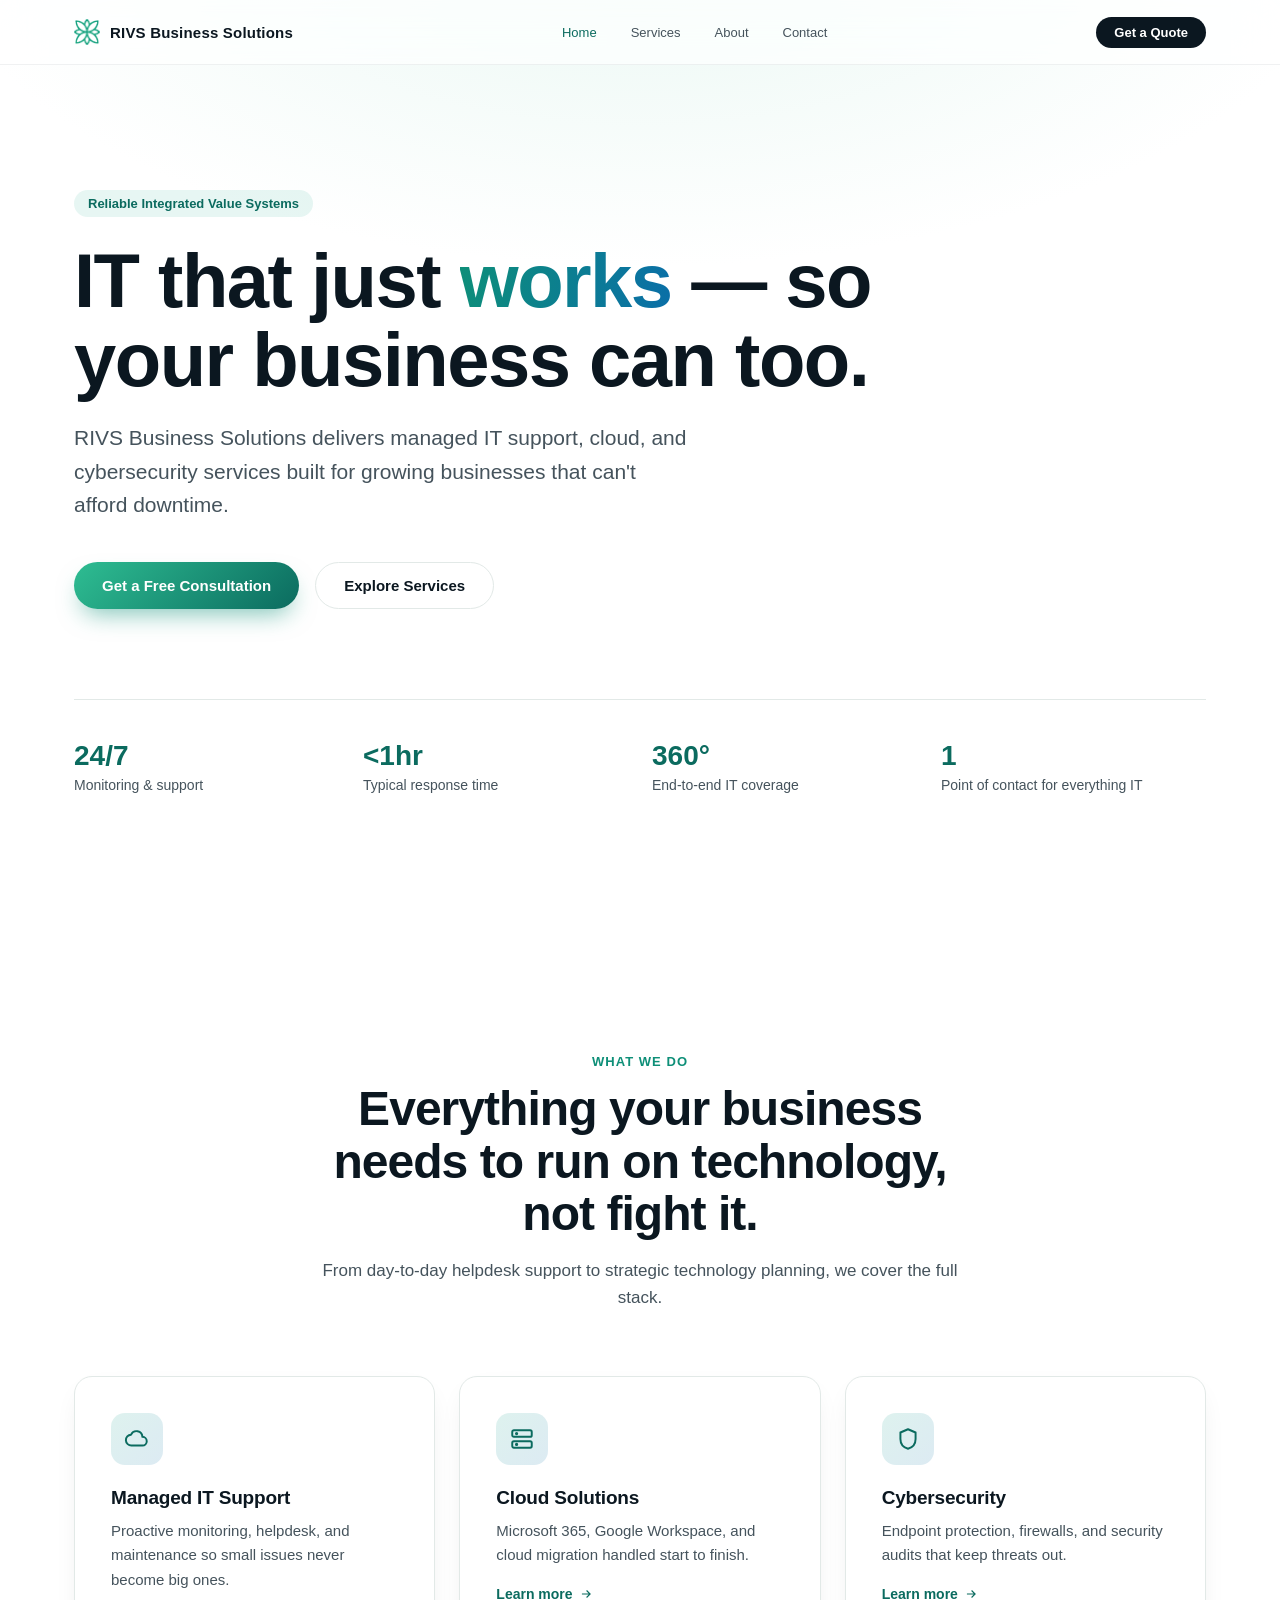
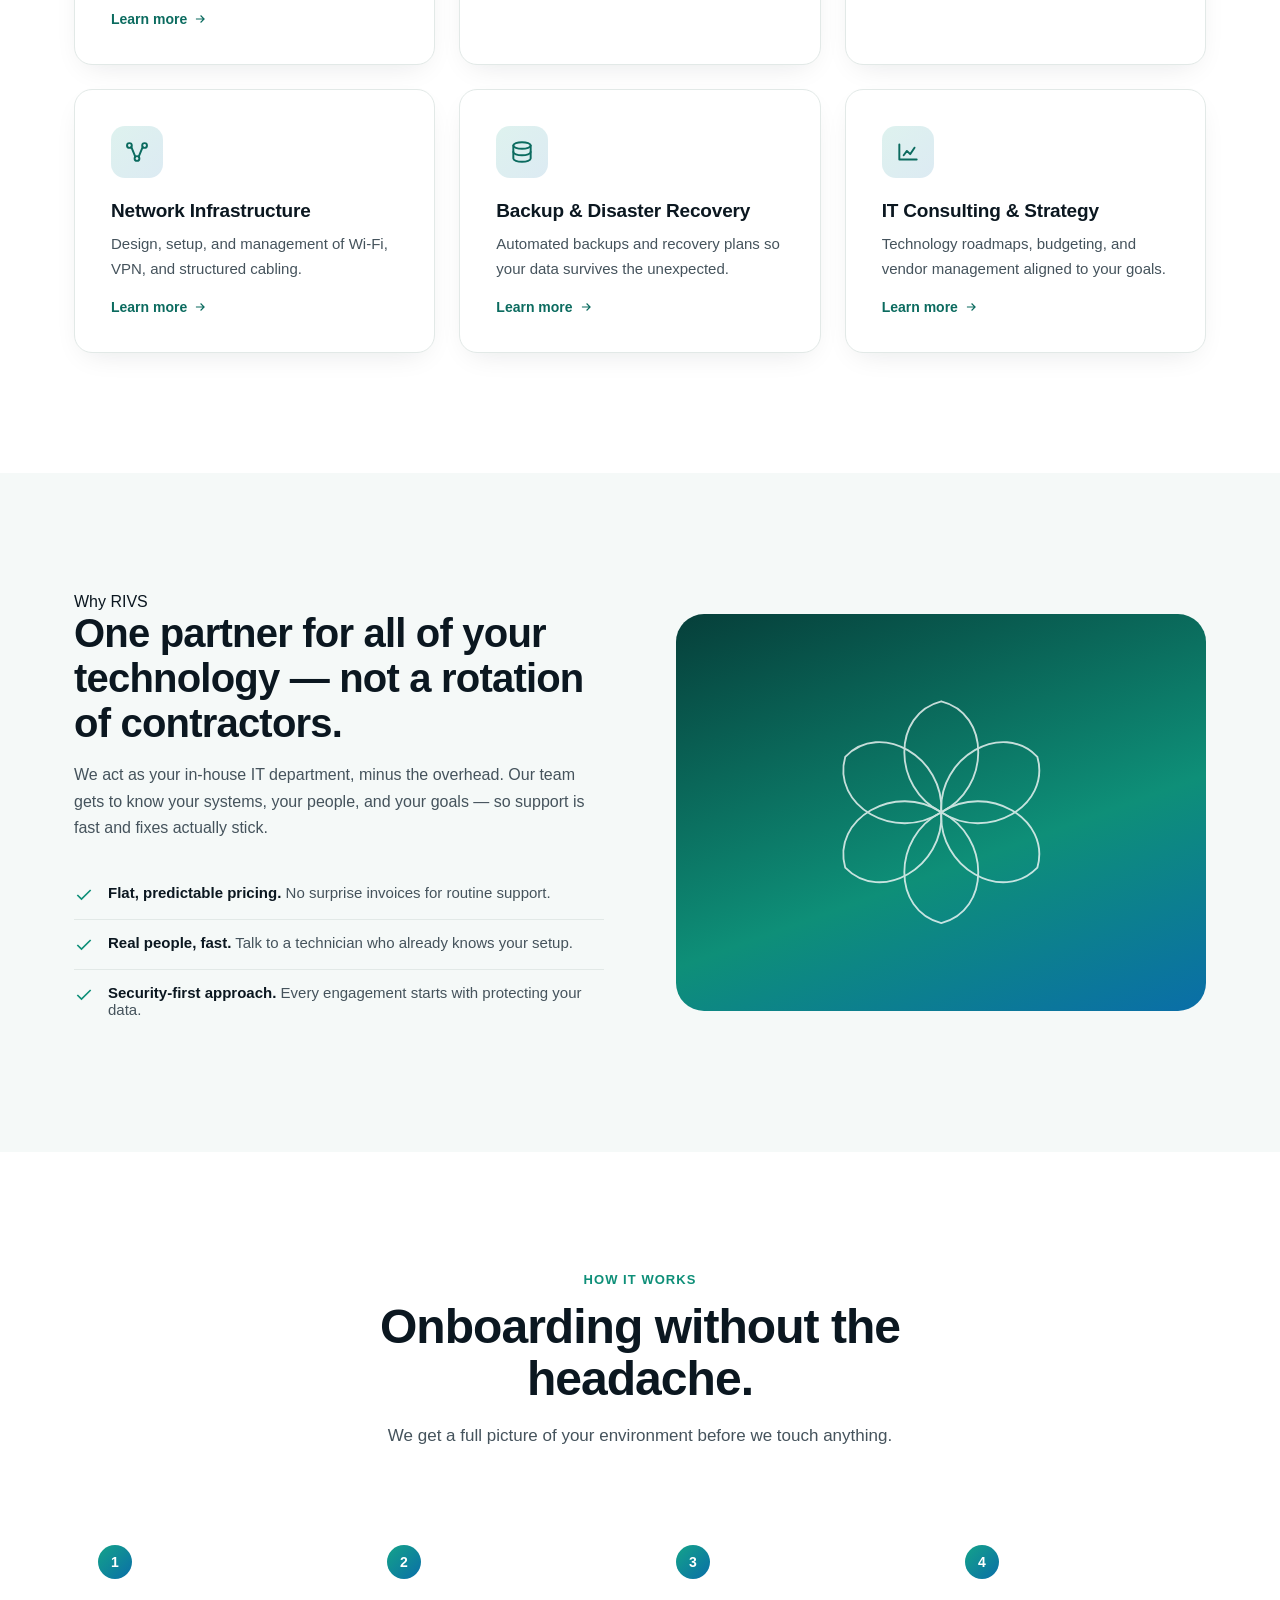
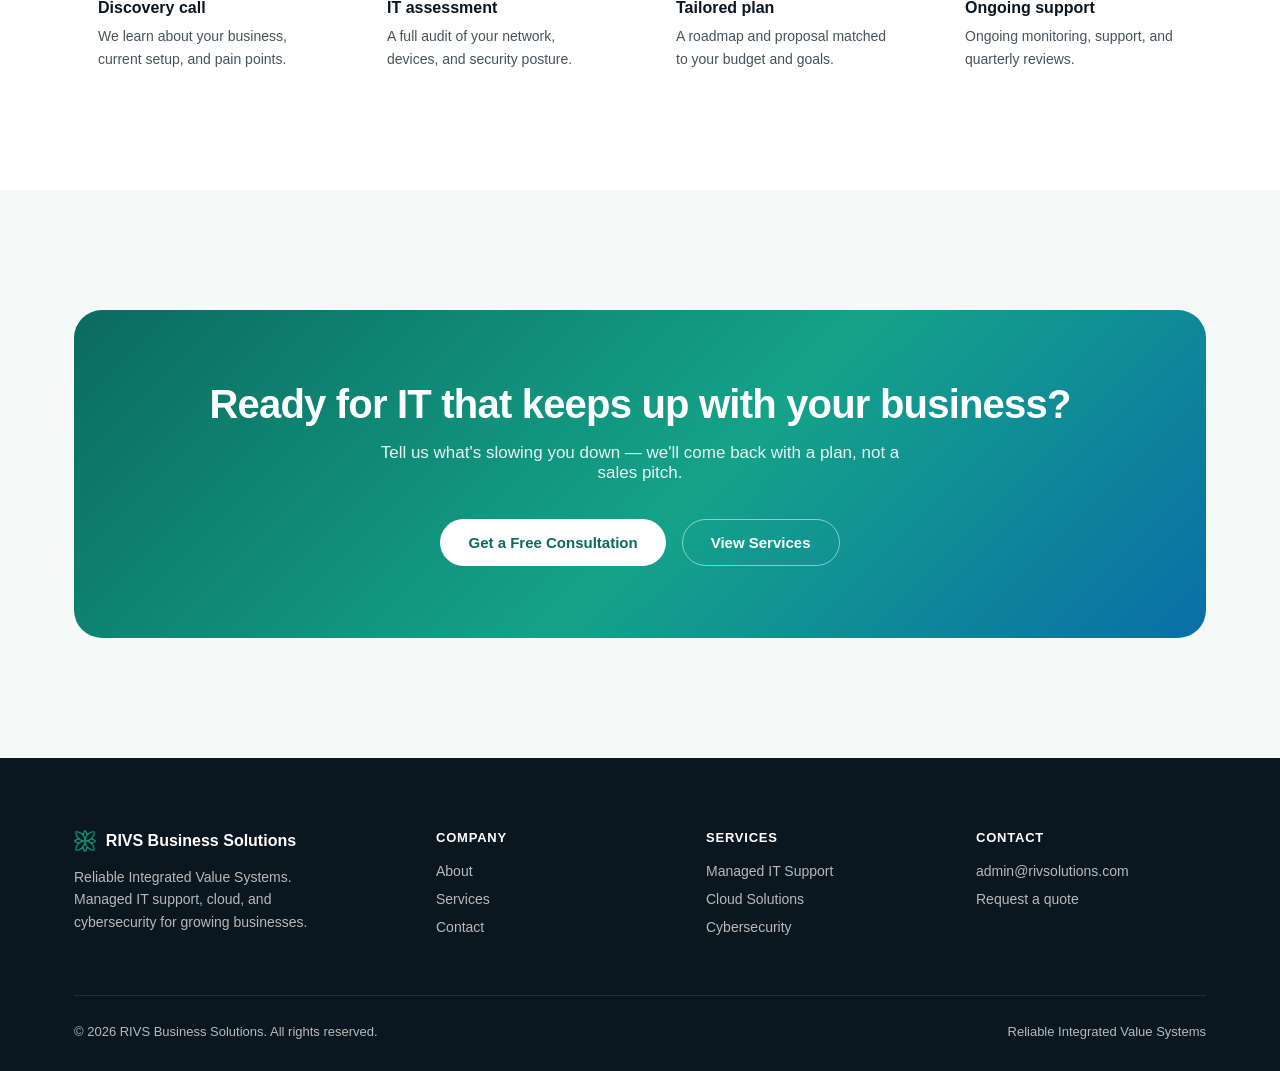
==== index.html @ 1c126c5c "Initial commit" ====
<!DOCTYPE html>
<html lang="en">
<head>
<meta charset="UTF-8">
<meta name="viewport" content="width=device-width, initial-scale=1.0">
<title>RIVS Business Solutions | Managed IT Services &amp; Support</title>
<meta name="description" content="RIVS Business Solutions — Reliable Integrated Value Systems. Managed IT support, cloud, cybersecurity, and network infrastructure for growing businesses.">
<meta property="og:title" content="RIVS Business Solutions">
<meta property="og:description" content="Reliable Integrated Value Systems — managed IT support, cloud, cybersecurity, and network infrastructure for growing businesses.">
<meta property="og:type" content="website">
<meta property="og:image" content="assets/brand-lockup.png">
<link rel="icon" type="image/png" href="assets/logo.png">
<link rel="apple-touch-icon" href="assets/logo.png">
<link rel="stylesheet" href="css/styles.css">
</head>
<body>

<header class="nav">
  <div class="container nav__inner">
    <a href="index.html" class="nav__brand">
      <img src="assets/logo.png" alt="RIVS Business Solutions logo">
      <span>RIVS Business Solutions</span>
    </a>
    <nav class="nav__links">
      <a href="index.html">Home</a>
      <a href="services.html">Services</a>
      <a href="about.html">About</a>
      <a href="contact.html">Contact</a>
    </nav>
    <a href="contact.html" class="nav__cta">Get a Quote</a>
    <button class="nav__toggle" aria-label="Toggle menu">
      <svg viewBox="0 0 24 24" fill="none" stroke="currentColor" stroke-width="2" stroke-linecap="round"><line x1="3" y1="6" x2="21" y2="6"/><line x1="3" y1="12" x2="21" y2="12"/><line x1="3" y1="18" x2="21" y2="18"/></svg>
    </button>
  </div>
  <div class="nav__mobile">
    <a href="index.html">Home</a>
    <a href="services.html">Services</a>
    <a href="about.html">About</a>
    <a href="contact.html">Contact</a>
    <a href="contact.html" class="btn btn--primary">Get a Quote</a>
  </div>
</header>

<main>
  <section class="hero">
    <svg class="hero__petals" viewBox="0 0 200 200" fill="none">
      <g stroke="url(#g1)" stroke-width="1.5" opacity="0.5">
        <g transform="rotate(0 100 100)"><path d="M100,100 C60,80 60,20 100,10 C140,20 140,80 100,100 Z"/></g>
        <g transform="rotate(60 100 100)"><path d="M100,100 C60,80 60,20 100,10 C140,20 140,80 100,100 Z"/></g>
        <g transform="rotate(120 100 100)"><path d="M100,100 C60,80 60,20 100,10 C140,20 140,80 100,100 Z"/></g>
        <g transform="rotate(180 100 100)"><path d="M100,100 C60,80 60,20 100,10 C140,20 140,80 100,100 Z"/></g>
        <g transform="rotate(240 100 100)"><path d="M100,100 C60,80 60,20 100,10 C140,20 140,80 100,100 Z"/></g>
        <g transform="rotate(300 100 100)"><path d="M100,100 C60,80 60,20 100,10 C140,20 140,80 100,100 Z"/></g>
      </g>
      <defs>
        <linearGradient id="g1" x1="0" y1="0" x2="200" y2="200">
          <stop offset="0" stop-color="#2ebd92"/>
          <stop offset="1" stop-color="#0a6ea8"/>
        </linearGradient>
      </defs>
    </svg>
    <svg class="hero__petals-2" viewBox="0 0 200 200" fill="none">
      <g stroke="#14a389" stroke-width="1.5" opacity="0.4">
        <g transform="rotate(0 100 100)"><path d="M100,100 C60,80 60,20 100,10 C140,20 140,80 100,100 Z"/></g>
        <g transform="rotate(60 100 100)"><path d="M100,100 C60,80 60,20 100,10 C140,20 140,80 100,100 Z"/></g>
        <g transform="rotate(120 100 100)"><path d="M100,100 C60,80 60,20 100,10 C140,20 140,80 100,100 Z"/></g>
        <g transform="rotate(180 100 100)"><path d="M100,100 C60,80 60,20 100,10 C140,20 140,80 100,100 Z"/></g>
        <g transform="rotate(240 100 100)"><path d="M100,100 C60,80 60,20 100,10 C140,20 140,80 100,100 Z"/></g>
        <g transform="rotate(300 100 100)"><path d="M100,100 C60,80 60,20 100,10 C140,20 140,80 100,100 Z"/></g>
      </g>
    </svg>

    <div class="container">
      <span class="hero__eyebrow">Reliable Integrated Value Systems</span>
      <h1>IT that just <span>works</span> — so your business can too.</h1>
      <p class="lede">RIVS Business Solutions delivers managed IT support, cloud, and cybersecurity services built for growing businesses that can't afford downtime.</p>
      <div class="hero__actions">
        <a href="contact.html" class="btn btn--primary">Get a Free Consultation</a>
        <a href="services.html" class="btn btn--ghost">Explore Services</a>
      </div>

      <div class="stat-strip">
        <div class="stat"><b>24/7</b><span>Monitoring &amp; support</span></div>
        <div class="stat"><b>&lt;1hr</b><span>Typical response time</span></div>
        <div class="stat"><b>360°</b><span>End-to-end IT coverage</span></div>
        <div class="stat"><b>1</b><span>Point of contact for everything IT</span></div>
      </div>
    </div>
  </section>

  <section class="section" id="services">
    <div class="container">
      <div class="section-head reveal">
        <span class="kicker">What we do</span>
        <h2>Everything your business needs to run on technology, not fight it.</h2>
        <p>From day-to-day helpdesk support to strategic technology planning, we cover the full stack.</p>
      </div>

      <div class="grid grid--3">
        <div class="card reveal">
          <div class="card__icon">
            <svg viewBox="0 0 24 24" fill="none" stroke="currentColor" stroke-width="1.8" stroke-linecap="round" stroke-linejoin="round"><path d="M7 18h10a4 4 0 000-8 5.5 5.5 0 00-10.5-2A4.5 4.5 0 007 18z"/></svg>
          </div>
          <h3>Managed IT Support</h3>
          <p>Proactive monitoring, helpdesk, and maintenance so small issues never become big ones.</p>
          <a href="services.html" class="card__link">Learn more <svg viewBox="0 0 24 24" fill="none" stroke="currentColor" stroke-width="2"><path d="M5 12h14M13 6l6 6-6 6"/></svg></a>
        </div>

        <div class="card reveal">
          <div class="card__icon">
            <svg viewBox="0 0 24 24" fill="none" stroke="currentColor" stroke-width="1.8" stroke-linecap="round" stroke-linejoin="round"><rect x="3" y="4" width="18" height="6" rx="1.5"/><rect x="3" y="14" width="18" height="6" rx="1.5"/><circle cx="7" cy="7" r="0.6" fill="currentColor"/><circle cx="7" cy="17" r="0.6" fill="currentColor"/></svg>
          </div>
          <h3>Cloud Solutions</h3>
          <p>Microsoft 365, Google Workspace, and cloud migration handled start to finish.</p>
          <a href="services.html" class="card__link">Learn more <svg viewBox="0 0 24 24" fill="none" stroke="currentColor" stroke-width="2"><path d="M5 12h14M13 6l6 6-6 6"/></svg></a>
        </div>

        <div class="card reveal">
          <div class="card__icon">
            <svg viewBox="0 0 24 24" fill="none" stroke="currentColor" stroke-width="1.8" stroke-linecap="round" stroke-linejoin="round"><path d="M12 3l7 3v6c0 5-3.5 8-7 9-3.5-1-7-4-7-9V6l7-3z"/></svg>
          </div>
          <h3>Cybersecurity</h3>
          <p>Endpoint protection, firewalls, and security audits that keep threats out.</p>
          <a href="services.html" class="card__link">Learn more <svg viewBox="0 0 24 24" fill="none" stroke="currentColor" stroke-width="2"><path d="M5 12h14M13 6l6 6-6 6"/></svg></a>
        </div>

        <div class="card reveal">
          <div class="card__icon">
            <svg viewBox="0 0 24 24" fill="none" stroke="currentColor" stroke-width="1.8" stroke-linecap="round" stroke-linejoin="round"><circle cx="5" cy="6" r="2.2"/><circle cx="19" cy="6" r="2.2"/><circle cx="12" cy="18" r="2.2"/><path d="M6.8 7.6L10.5 16.5M17.2 7.6L13.5 16.5"/></svg>
          </div>
          <h3>Network Infrastructure</h3>
          <p>Design, setup, and management of Wi-Fi, VPN, and structured cabling.</p>
          <a href="services.html" class="card__link">Learn more <svg viewBox="0 0 24 24" fill="none" stroke="currentColor" stroke-width="2"><path d="M5 12h14M13 6l6 6-6 6"/></svg></a>
        </div>

        <div class="card reveal">
          <div class="card__icon">
            <svg viewBox="0 0 24 24" fill="none" stroke="currentColor" stroke-width="1.8" stroke-linecap="round" stroke-linejoin="round"><ellipse cx="12" cy="6" rx="8" ry="3"/><path d="M4 6v6c0 1.7 3.6 3 8 3s8-1.3 8-3V6"/><path d="M4 12v6c0 1.7 3.6 3 8 3s8-1.3 8-3v-6"/></svg>
          </div>
          <h3>Backup &amp; Disaster Recovery</h3>
          <p>Automated backups and recovery plans so your data survives the unexpected.</p>
          <a href="services.html" class="card__link">Learn more <svg viewBox="0 0 24 24" fill="none" stroke="currentColor" stroke-width="2"><path d="M5 12h14M13 6l6 6-6 6"/></svg></a>
        </div>

        <div class="card reveal">
          <div class="card__icon">
            <svg viewBox="0 0 24 24" fill="none" stroke="currentColor" stroke-width="1.8" stroke-linecap="round" stroke-linejoin="round"><path d="M4 19V5M4 19h16M8 15l3-4 3 3 4-6"/></svg>
          </div>
          <h3>IT Consulting &amp; Strategy</h3>
          <p>Technology roadmaps, budgeting, and vendor management aligned to your goals.</p>
          <a href="services.html" class="card__link">Learn more <svg viewBox="0 0 24 24" fill="none" stroke="currentColor" stroke-width="2"><path d="M5 12h14M13 6l6 6-6 6"/></svg></a>
        </div>
      </div>
    </div>
  </section>

  <section class="section section--tint">
    <div class="container">
      <div class="split">
        <div class="reveal">
          <span class="kicker">Why RIVS</span>
          <h2 style="font-size:clamp(28px,3.6vw,40px);letter-spacing:-0.02em;margin:0 0 16px;">One partner for all of your technology — not a rotation of contractors.</h2>
          <p style="font-size:16px;color:var(--ink-soft);line-height:1.65;">We act as your in-house IT department, minus the overhead. Our team gets to know your systems, your people, and your goals — so support is fast and fixes actually stick.</p>
          <ul class="feature-list">
            <li><svg viewBox="0 0 24 24" fill="none" stroke="currentColor" stroke-width="2"><path d="M20 6L9 17l-5-5"/></svg><span><strong>Flat, predictable pricing.</strong> No surprise invoices for routine support.</span></li>
            <li><svg viewBox="0 0 24 24" fill="none" stroke="currentColor" stroke-width="2"><path d="M20 6L9 17l-5-5"/></svg><span><strong>Real people, fast.</strong> Talk to a technician who already knows your setup.</span></li>
            <li><svg viewBox="0 0 24 24" fill="none" stroke="currentColor" stroke-width="2"><path d="M20 6L9 17l-5-5"/></svg><span><strong>Security-first approach.</strong> Every engagement starts with protecting your data.</span></li>
          </ul>
        </div>
        <div class="split__visual reveal">
          <svg viewBox="0 0 200 200" fill="none">
            <g stroke="#ffffff" stroke-width="1.5" opacity="0.85">
              <g transform="rotate(0 100 100)"><path d="M100,100 C60,80 60,20 100,10 C140,20 140,80 100,100 Z"/></g>
              <g transform="rotate(60 100 100)"><path d="M100,100 C60,80 60,20 100,10 C140,20 140,80 100,100 Z"/></g>
              <g transform="rotate(120 100 100)"><path d="M100,100 C60,80 60,20 100,10 C140,20 140,80 100,100 Z"/></g>
              <g transform="rotate(180 100 100)"><path d="M100,100 C60,80 60,20 100,10 C140,20 140,80 100,100 Z"/></g>
              <g transform="rotate(240 100 100)"><path d="M100,100 C60,80 60,20 100,10 C140,20 140,80 100,100 Z"/></g>
              <g transform="rotate(300 100 100)"><path d="M100,100 C60,80 60,20 100,10 C140,20 140,80 100,100 Z"/></g>
            </g>
          </svg>
        </div>
      </div>
    </div>
  </section>

  <section class="section">
    <div class="container">
      <div class="section-head reveal">
        <span class="kicker">How it works</span>
        <h2>Onboarding without the headache.</h2>
        <p>We get a full picture of your environment before we touch anything.</p>
      </div>
      <div class="process">
        <div class="process__step reveal">
          <div class="process__num">1</div>
          <h4>Discovery call</h4>
          <p>We learn about your business, current setup, and pain points.</p>
        </div>
        <div class="process__step reveal">
          <div class="process__num">2</div>
          <h4>IT assessment</h4>
          <p>A full audit of your network, devices, and security posture.</p>
        </div>
        <div class="process__step reveal">
          <div class="process__num">3</div>
          <h4>Tailored plan</h4>
          <p>A roadmap and proposal matched to your budget and goals.</p>
        </div>
        <div class="process__step reveal">
          <div class="process__num">4</div>
          <h4>Ongoing support</h4>
          <p>Ongoing monitoring, support, and quarterly reviews.</p>
        </div>
      </div>
    </div>
  </section>

  <section class="section section--tint">
    <div class="container">
      <div class="cta-banner reveal">
        <h2>Ready for IT that keeps up with your business?</h2>
        <p>Tell us what's slowing you down — we'll come back with a plan, not a sales pitch.</p>
        <div class="cta-banner__actions">
          <a href="contact.html" class="btn btn--light">Get a Free Consultation</a>
          <a href="services.html" class="btn btn--ghost" style="border-color:rgba(255,255,255,0.5);color:#fff;">View Services</a>
        </div>
      </div>
    </div>
  </section>
</main>

<footer class="footer">
  <div class="container">
    <div class="footer__top">
      <div>
        <div class="footer__brand"><img src="assets/logo.png" alt="RIVS logo"><span>RIVS Business Solutions</span></div>
        <p class="tagline">Reliable Integrated Value Systems. Managed IT support, cloud, and cybersecurity for growing businesses.</p>
      </div>
      <div>
        <h5>Company</h5>
        <ul>
          <li><a href="about.html">About</a></li>
          <li><a href="services.html">Services</a></li>
          <li><a href="contact.html">Contact</a></li>
        </ul>
      </div>
      <div>
        <h5>Services</h5>
        <ul>
          <li><a href="services.html">Managed IT Support</a></li>
          <li><a href="services.html">Cloud Solutions</a></li>
          <li><a href="services.html">Cybersecurity</a></li>
        </ul>
      </div>
      <div>
        <h5>Contact</h5>
        <ul>
          <li><a href="mailto:admin@rivsolutions.com">admin@rivsolutions.com</a></li>
          <li><a href="contact.html">Request a quote</a></li>
        </ul>
      </div>
    </div>
    <div class="footer__bottom">
      <span>&copy; 2026 RIVS Business Solutions. All rights reserved.</span>
      <span>Reliable Integrated Value Systems</span>
    </div>
  </div>
</footer>

<script src="js/script.js"></script>
</body>
</html>
---- css/styles.css ----
/* RIVS Business Solutions — shared stylesheet */

:root {
  --teal-900: #063f3a;
  --teal-700: #0b6b5f;
  --teal-600: #0e8f78;
  --teal-500: #14a389;
  --teal-400: #2ebd92;
  --blue-600: #0a6ea8;
  --ink: #0b1720;
  --ink-soft: #45535c;
  --mist: #f5f9f8;
  --mist-2: #eef4f3;
  --line: #e2e9e7;
  --white: #ffffff;
  --radius-lg: 28px;
  --radius-md: 18px;
  --radius-sm: 12px;
  --shadow-soft: 0 20px 60px -20px rgba(6, 63, 58, 0.25);
  --shadow-card: 0 10px 30px -12px rgba(11, 23, 32, 0.12);
  --ease: cubic-bezier(0.22, 1, 0.36, 1);
}

* { box-sizing: border-box; }
html { scroll-behavior: smooth; }

body {
  margin: 0;
  font-family: -apple-system, BlinkMacSystemFont, "SF Pro Display", "Segoe UI", Inter, Roboto, Helvetica, Arial, sans-serif;
  color: var(--ink);
  background: var(--white);
  -webkit-font-smoothing: antialiased;
  text-rendering: optimizeLegibility;
  overflow-x: hidden;
}

img { max-width: 100%; display: block; }
a { color: inherit; text-decoration: none; }
ul { margin: 0; padding: 0; list-style: none; }
button { font: inherit; }

.container {
  width: 100%;
  max-width: 1180px;
  margin: 0 auto;
  padding: 0 24px;
}

/* ---------- Nav ---------- */
.nav {
  position: fixed;
  top: 0; left: 0; right: 0;
  z-index: 100;
  backdrop-filter: saturate(180%) blur(20px);
  -webkit-backdrop-filter: saturate(180%) blur(20px);
  background: rgba(255, 255, 255, 0.72);
  border-bottom: 1px solid rgba(11, 23, 32, 0.06);
  transition: background 0.3s var(--ease);
}

.nav__inner {
  display: flex;
  align-items: center;
  justify-content: space-between;
  height: 64px;
}

.nav__brand {
  display: flex;
  align-items: center;
  gap: 10px;
  font-weight: 600;
  font-size: 15px;
  letter-spacing: 0.2px;
}

.nav__brand img { height: 26px; width: 26px; }

.nav__links {
  display: flex;
  align-items: center;
  gap: 34px;
}

.nav__links a {
  font-size: 13px;
  color: var(--ink-soft);
  font-weight: 500;
  transition: color 0.2s var(--ease);
}

.nav__links a:hover, .nav__links a.is-active { color: var(--teal-700); }

.nav__cta {
  padding: 8px 18px;
  border-radius: 999px;
  background: var(--ink);
  color: var(--white);
  font-size: 13px;
  font-weight: 600;
  transition: transform 0.2s var(--ease), background 0.2s var(--ease);
}
.nav__cta:hover { background: var(--teal-700); transform: translateY(-1px); }

.nav__toggle {
  display: none;
  width: 36px; height: 36px;
  border: none;
  background: transparent;
  cursor: pointer;
  align-items: center;
  justify-content: center;
}
.nav__toggle svg { width: 22px; height: 22px; }

.nav__mobile {
  display: none;
  position: fixed;
  top: 64px; left: 0; right: 0;
  background: var(--white);
  border-bottom: 1px solid var(--line);
  padding: 20px 24px 28px;
  flex-direction: column;
  gap: 4px;
  z-index: 99;
}
.nav__mobile.is-open { display: flex; }
.nav__mobile a {
  padding: 14px 4px;
  font-size: 16px;
  font-weight: 500;
  border-bottom: 1px solid var(--mist-2);
  color: var(--ink);
}
.nav__mobile .btn { margin-top: 14px; }

/* ---------- Buttons ---------- */
.btn {
  display: inline-flex;
  align-items: center;
  justify-content: center;
  gap: 8px;
  padding: 14px 28px;
  border-radius: 999px;
  font-size: 15px;
  font-weight: 600;
  border: none;
  cursor: pointer;
  transition: transform 0.25s var(--ease), box-shadow 0.25s var(--ease), background 0.25s var(--ease);
}

.btn--primary {
  background: linear-gradient(135deg, var(--teal-400), var(--teal-700));
  color: var(--white);
  box-shadow: 0 12px 24px -8px rgba(14, 143, 120, 0.55);
}
.btn--primary:hover { transform: translateY(-2px); box-shadow: 0 16px 32px -8px rgba(14, 143, 120, 0.65); }

.btn--ghost {
  background: transparent;
  color: var(--ink);
  border: 1.5px solid var(--line);
}
.btn--ghost:hover { border-color: var(--teal-500); color: var(--teal-700); }

.btn--light {
  background: var(--white);
  color: var(--teal-700);
}
.btn--light:hover { transform: translateY(-2px); }

/* ---------- Hero ---------- */
.hero {
  position: relative;
  padding: 190px 0 140px;
  overflow: hidden;
  background: radial-gradient(1200px 600px at 50% -10%, #e8f7f2 0%, var(--white) 60%);
}

.hero__eyebrow {
  display: inline-flex;
  align-items: center;
  gap: 8px;
  font-size: 13px;
  font-weight: 600;
  color: var(--teal-700);
  background: rgba(20, 163, 137, 0.1);
  padding: 6px 14px;
  border-radius: 999px;
  margin-bottom: 24px;
}

.hero h1 {
  font-size: clamp(40px, 6vw, 76px);
  line-height: 1.04;
  letter-spacing: -0.02em;
  font-weight: 700;
  margin: 0 0 22px;
  max-width: 880px;
}

.hero h1 span {
  background: linear-gradient(100deg, var(--teal-600), var(--blue-600));
  -webkit-background-clip: text;
  background-clip: text;
  color: transparent;
}

.hero p.lede {
  font-size: clamp(17px, 2vw, 21px);
  color: var(--ink-soft);
  max-width: 620px;
  line-height: 1.6;
  margin: 0 0 40px;
}

.hero__actions { display: flex; gap: 16px; flex-wrap: wrap; margin-bottom: 90px; }

.hero__petals {
  position: absolute;
  top: -120px;
  right: -160px;
  width: 640px;
  height: 640px;
  opacity: 0.9;
  z-index: -1;
}

.hero__petals-2 {
  position: absolute;
  bottom: -200px;
  left: -180px;
  width: 480px;
  height: 480px;
  opacity: 0.5;
  z-index: -1;
}

/* ---------- Stat strip ---------- */
.stat-strip {
  display: grid;
  grid-template-columns: repeat(4, 1fr);
  gap: 24px;
  border-top: 1px solid var(--line);
  padding-top: 40px;
}

.stat-strip .stat b {
  display: block;
  font-size: 28px;
  font-weight: 700;
  color: var(--teal-700);
  margin-bottom: 4px;
}
.stat-strip .stat span { font-size: 14px; color: var(--ink-soft); }

/* ---------- Sections ---------- */
section { position: relative; }

.section {
  padding: 120px 0;
}

.section--tint {
  background: var(--mist);
}

.section-head {
  max-width: 640px;
  margin: 0 auto 64px;
  text-align: center;
}

.section-head .kicker {
  font-size: 13px;
  font-weight: 700;
  letter-spacing: 0.08em;
  text-transform: uppercase;
  color: var(--teal-600);
  margin-bottom: 14px;
  display: block;
}

.section-head h2 {
  font-size: clamp(32px, 4vw, 48px);
  letter-spacing: -0.02em;
  line-height: 1.1;
  margin: 0 0 16px;
}

.section-head p {
  font-size: 17px;
  color: var(--ink-soft);
  line-height: 1.6;
  margin: 0;
}

/* ---------- Cards ---------- */
.grid {
  display: grid;
  gap: 24px;
}
.grid--3 { grid-template-columns: repeat(3, 1fr); }
.grid--2 { grid-template-columns: repeat(2, 1fr); }

.card {
  background: var(--white);
  border: 1px solid var(--line);
  border-radius: var(--radius-md);
  padding: 36px;
  box-shadow: var(--shadow-card);
  transition: transform 0.35s var(--ease), box-shadow 0.35s var(--ease);
}
.card:hover { transform: translateY(-6px); box-shadow: var(--shadow-soft); }

.card__icon {
  width: 52px;
  height: 52px;
  border-radius: 14px;
  background: linear-gradient(135deg, rgba(20,163,137,0.14), rgba(10,110,168,0.14));
  display: flex;
  align-items: center;
  justify-content: center;
  margin-bottom: 22px;
  color: var(--teal-700);
}
.card__icon svg { width: 26px; height: 26px; }

.card h3 { font-size: 19px; margin: 0 0 10px; letter-spacing: -0.01em; }
.card p { font-size: 15px; color: var(--ink-soft); line-height: 1.65; margin: 0; }

.card__link {
  display: inline-flex;
  align-items: center;
  gap: 6px;
  margin-top: 18px;
  font-size: 14px;
  font-weight: 600;
  color: var(--teal-700);
}
.card__link svg { width: 14px; height: 14px; transition: transform 0.2s var(--ease); }
.card:hover .card__link svg { transform: translateX(4px); }

/* ---------- Reveal-on-scroll ---------- */
.reveal {
  opacity: 0;
  transform: translateY(28px);
  transition: opacity 0.8s var(--ease), transform 0.8s var(--ease);
}
.reveal.is-visible { opacity: 1; transform: translateY(0); }

/* ---------- Split / feature blocks ---------- */
.split {
  display: grid;
  grid-template-columns: 1fr 1fr;
  gap: 72px;
  align-items: center;
}

.split__visual {
  position: relative;
  border-radius: var(--radius-lg);
  background: linear-gradient(160deg, var(--teal-900), var(--teal-600) 60%, var(--blue-600));
  aspect-ratio: 4 / 3;
  overflow: hidden;
  display: flex;
  align-items: center;
  justify-content: center;
}
.split__visual svg { width: 62%; height: 62%; opacity: 0.9; }

.split ul.feature-list { margin-top: 28px; }
.split ul.feature-list li {
  display: flex;
  gap: 14px;
  padding: 14px 0;
  border-top: 1px solid var(--line);
  font-size: 15px;
  color: var(--ink-soft);
}
.split ul.feature-list li:first-child { border-top: none; }
.split ul.feature-list svg { width: 20px; height: 20px; flex-shrink: 0; color: var(--teal-600); margin-top: 1px; }
.split ul.feature-list strong { color: var(--ink); }

/* ---------- Process ---------- */
.process {
  display: grid;
  grid-template-columns: repeat(4, 1fr);
  gap: 24px;
}
.process__step {
  position: relative;
  padding: 32px 24px 0;
}
.process__num {
  font-size: 14px;
  font-weight: 700;
  color: var(--white);
  background: linear-gradient(135deg, var(--teal-500), var(--blue-600));
  width: 34px; height: 34px;
  border-radius: 50%;
  display: flex; align-items: center; justify-content: center;
  margin-bottom: 20px;
}
.process__step h4 { font-size: 16px; margin: 0 0 8px; }
.process__step p { font-size: 14px; color: var(--ink-soft); margin: 0; line-height: 1.6; }

/* ---------- CTA banner ---------- */
.cta-banner {
  border-radius: var(--radius-lg);
  background: linear-gradient(135deg, var(--teal-700), var(--teal-500) 55%, var(--blue-600));
  padding: 72px 64px;
  color: var(--white);
  text-align: center;
  position: relative;
  overflow: hidden;
}
.cta-banner h2 { font-size: clamp(28px, 3.6vw, 40px); margin: 0 0 16px; letter-spacing: -0.02em; }
.cta-banner p { font-size: 17px; opacity: 0.9; max-width: 560px; margin: 0 auto 36px; }
.cta-banner__actions { display: flex; gap: 16px; justify-content: center; flex-wrap: wrap; }

/* ---------- Footer ---------- */
.footer {
  background: var(--ink);
  color: rgba(255,255,255,0.7);
  padding: 72px 0 32px;
}
.footer__top {
  display: grid;
  grid-template-columns: 1.4fr 1fr 1fr 1fr;
  gap: 40px;
  padding-bottom: 48px;
  border-bottom: 1px solid rgba(255,255,255,0.1);
}
.footer__brand { display: flex; align-items: center; gap: 10px; color: var(--white); font-weight: 600; margin-bottom: 14px; }
.footer__brand img { height: 22px; }
.footer p.tagline { font-size: 14px; line-height: 1.6; max-width: 260px; }
.footer h5 { color: var(--white); font-size: 13px; text-transform: uppercase; letter-spacing: 0.06em; margin: 0 0 18px; }
.footer li { margin-bottom: 12px; font-size: 14px; }
.footer a:hover { color: var(--white); }
.footer__bottom {
  display: flex; justify-content: space-between; align-items: center;
  padding-top: 28px; font-size: 13px; flex-wrap: wrap; gap: 12px;
}

/* ---------- Page hero (inner pages) ---------- */
.page-hero {
  padding: 170px 0 90px;
  background: radial-gradient(1000px 500px at 50% -20%, #e8f7f2 0%, var(--white) 60%);
  text-align: center;
}
.page-hero h1 { font-size: clamp(36px, 5vw, 58px); letter-spacing: -0.02em; margin: 0 0 18px; }
.page-hero p { font-size: 18px; color: var(--ink-soft); max-width: 600px; margin: 0 auto; line-height: 1.6; }

/* ---------- Contact ---------- */
.contact-grid {
  display: grid;
  grid-template-columns: 1fr 1.1fr;
  gap: 56px;
  align-items: flex-start;
}
.contact-info .item { display: flex; gap: 16px; margin-bottom: 28px; }
.contact-info .item .icon {
  width: 44px; height: 44px; border-radius: 12px;
  background: rgba(20,163,137,0.1); color: var(--teal-700);
  display: flex; align-items: center; justify-content: center; flex-shrink: 0;
}
.contact-info .item .icon svg { width: 20px; height: 20px; }
.contact-info .item h4 { margin: 0 0 4px; font-size: 15px; }
.contact-info .item p, .contact-info .item a { margin: 0; font-size: 15px; color: var(--ink-soft); }

.form-card {
  background: var(--white);
  border: 1px solid var(--line);
  border-radius: var(--radius-md);
  padding: 40px;
  box-shadow: var(--shadow-card);
}
.field { margin-bottom: 20px; }
.field label { display: block; font-size: 13px; font-weight: 600; margin-bottom: 8px; color: var(--ink); }
.field input, .field textarea, .field select {
  width: 100%;
  padding: 13px 16px;
  border-radius: 12px;
  border: 1.5px solid var(--line);
  font-size: 15px;
  font-family: inherit;
  color: var(--ink);
  background: var(--mist);
  transition: border-color 0.2s var(--ease), background 0.2s var(--ease);
}
.field input:focus, .field textarea:focus, .field select:focus {
  outline: none;
  border-color: var(--teal-500);
  background: var(--white);
}
.field textarea { resize: vertical; min-height: 130px; }
.field-row { display: grid; grid-template-columns: 1fr 1fr; gap: 16px; }
.form-note { font-size: 13px; color: var(--ink-soft); margin-top: 14px; }
.form-status { font-size: 14px; margin-top: 14px; display: none; }
.form-status.is-success { display: block; color: var(--teal-700); }
.form-status.is-error { display: block; color: #b3311c; }

/* ---------- Map placeholder ---------- */
.map-frame {
  border-radius: var(--radius-md);
  overflow: hidden;
  border: 1px solid var(--line);
  margin-top: 40px;
}
.map-frame iframe { width: 100%; height: 320px; border: 0; display: block; }

/* ---------- About ---------- */
.values-grid { display: grid; grid-template-columns: repeat(2, 1fr); gap: 20px; }

.timeline { border-left: 2px solid var(--line); margin-left: 8px; }
.timeline .t-item { position: relative; padding: 0 0 40px 32px; }
.timeline .t-item::before {
  content: "";
  position: absolute; left: -7px; top: 2px;
  width: 12px; height: 12px; border-radius: 50%;
  background: var(--teal-500);
  box-shadow: 0 0 0 4px rgba(20,163,137,0.15);
}
.timeline .t-item h4 { margin: 0 0 6px; font-size: 16px; }
.timeline .t-item p { margin: 0; font-size: 14px; color: var(--ink-soft); }

/* ---------- Responsive ---------- */
@media (max-width: 960px) {
  .grid--3 { grid-template-columns: repeat(2, 1fr); }
  .process { grid-template-columns: repeat(2, 1fr); }
  .split { grid-template-columns: 1fr; gap: 40px; }
  .contact-grid { grid-template-columns: 1fr; }
  .footer__top { grid-template-columns: 1fr 1fr; }
  .values-grid { grid-template-columns: 1fr; }
}

@media (max-width: 680px) {
  .nav__links { display: none; }
  .nav__cta { display: none; }
  .nav__toggle { display: flex; }
  .grid--3, .grid--2 { grid-template-columns: 1fr; }
  .process { grid-template-columns: 1fr; }
  .stat-strip { grid-template-columns: repeat(2, 1fr); row-gap: 28px; }
  .hero { padding: 150px 0 90px; }
  .section { padding: 80px 0; }
  .cta-banner { padding: 48px 28px; }
  .footer__top { grid-template-columns: 1fr; }
  .field-row { grid-template-columns: 1fr; }
}
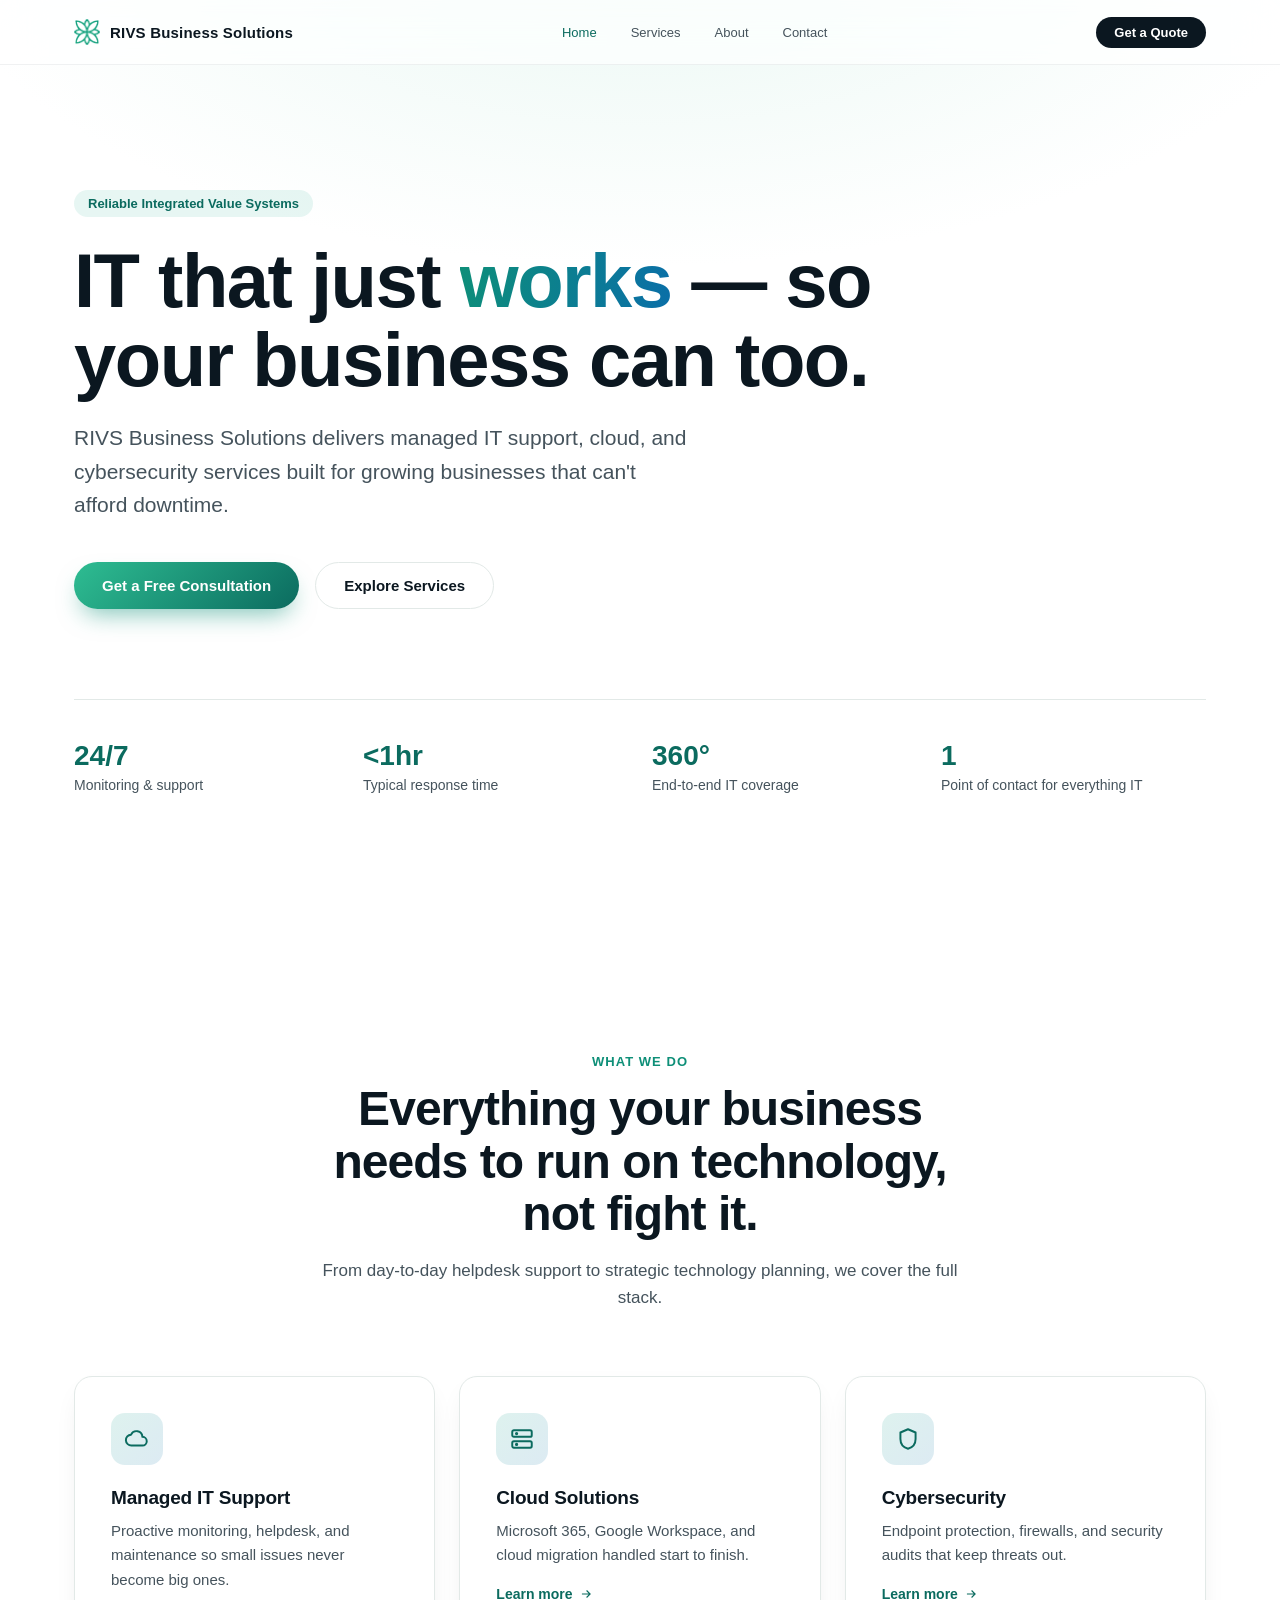
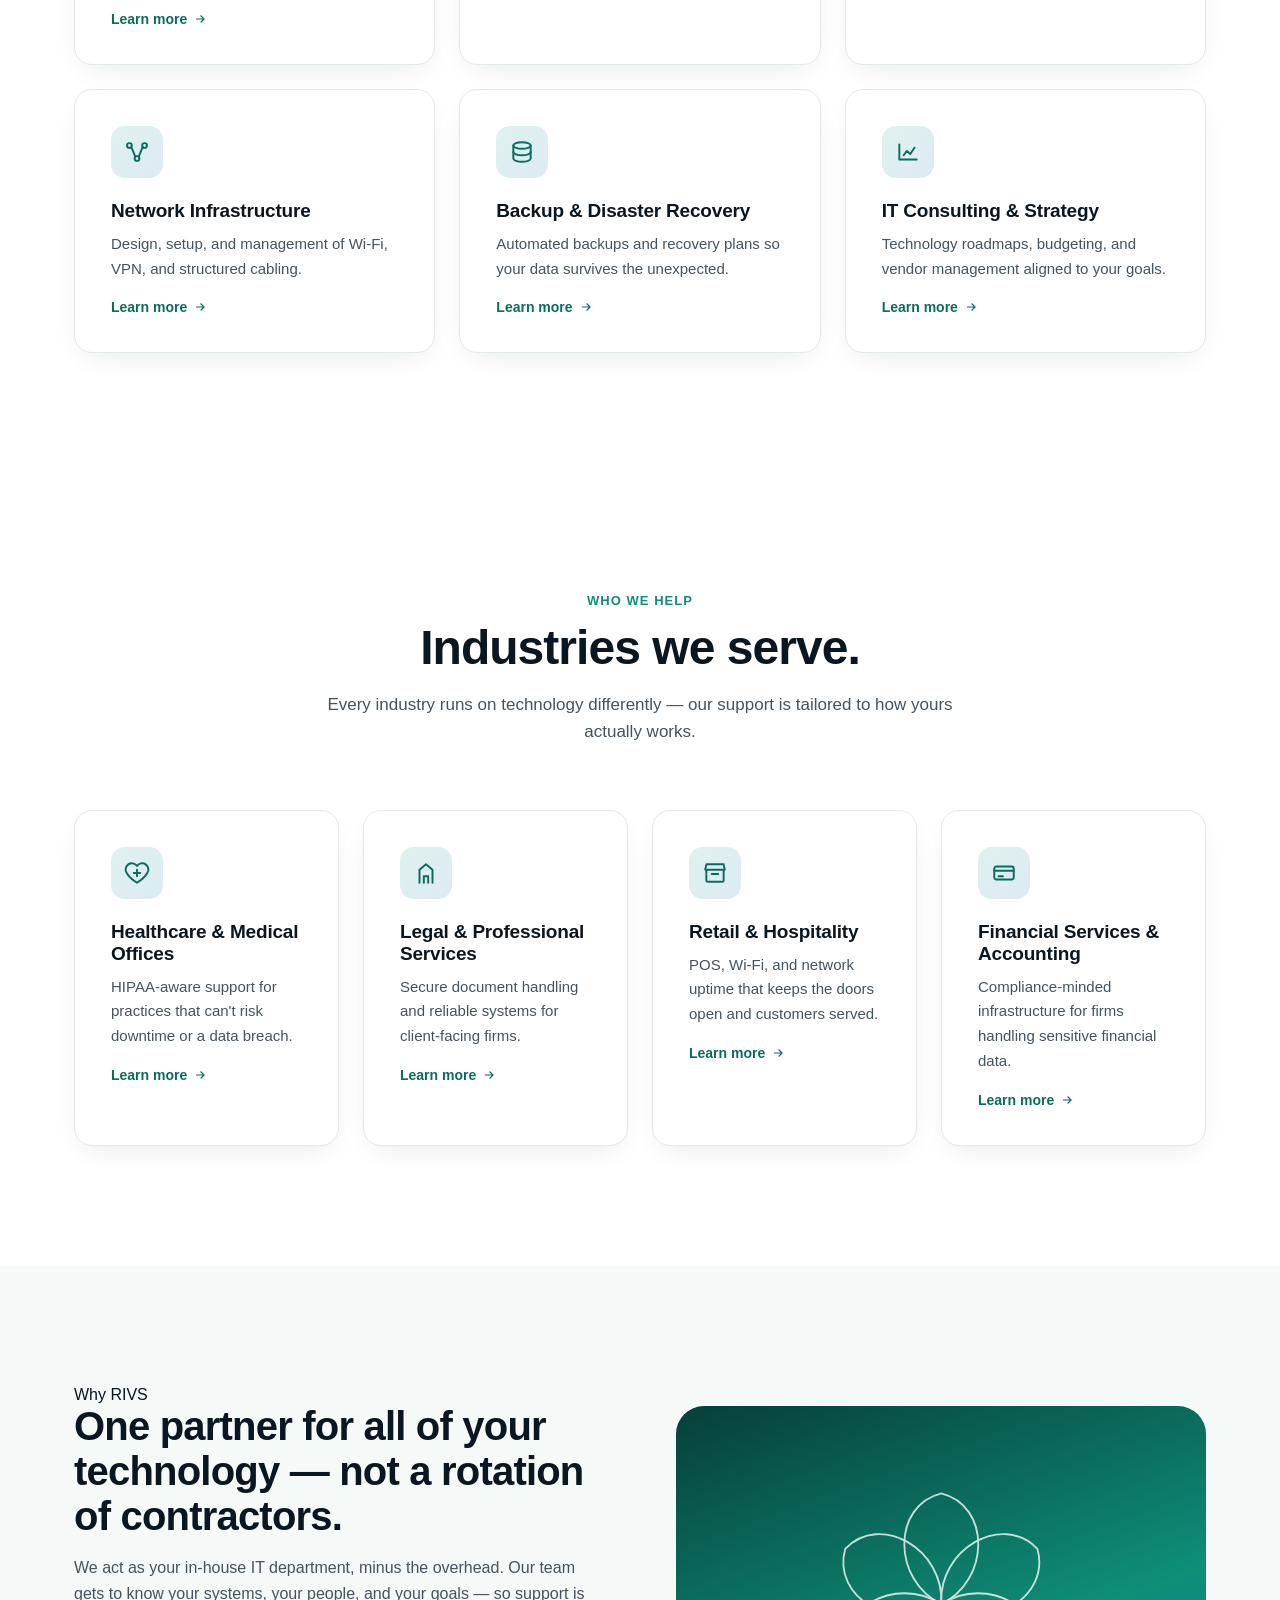
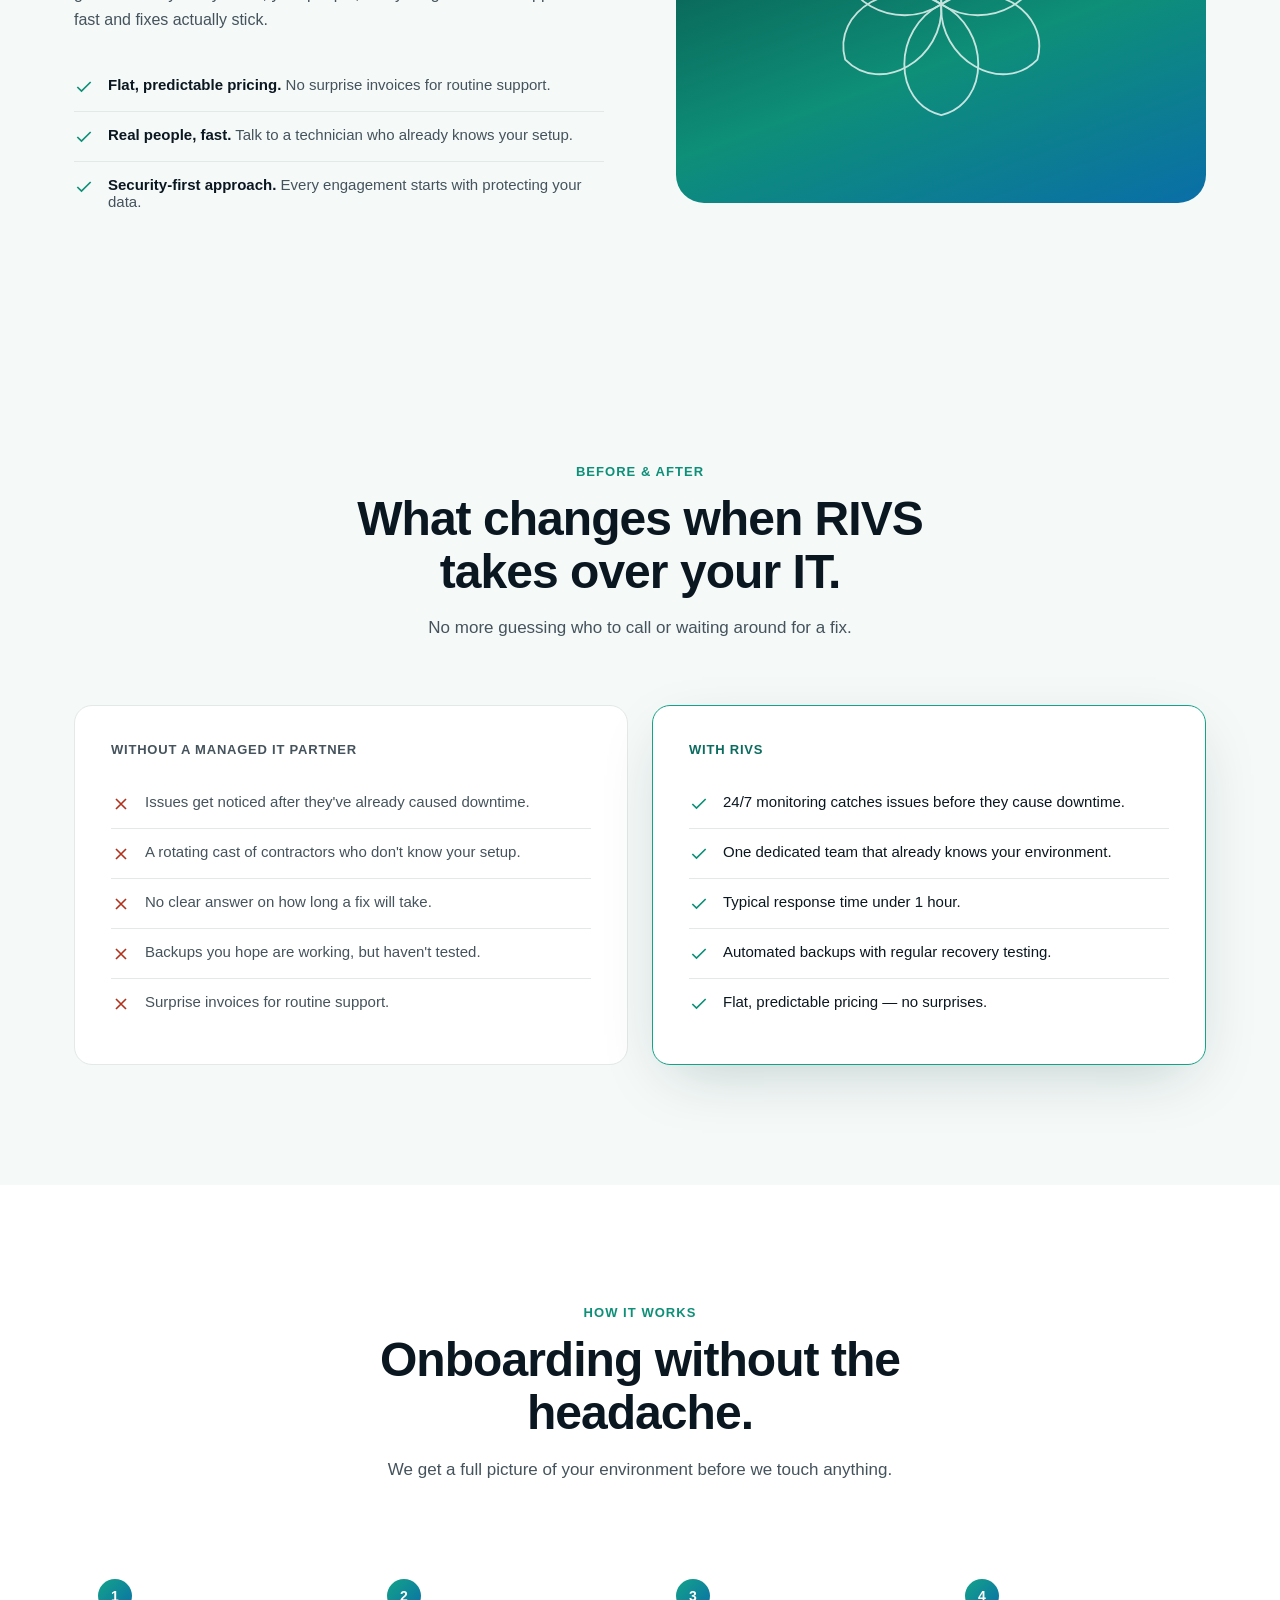
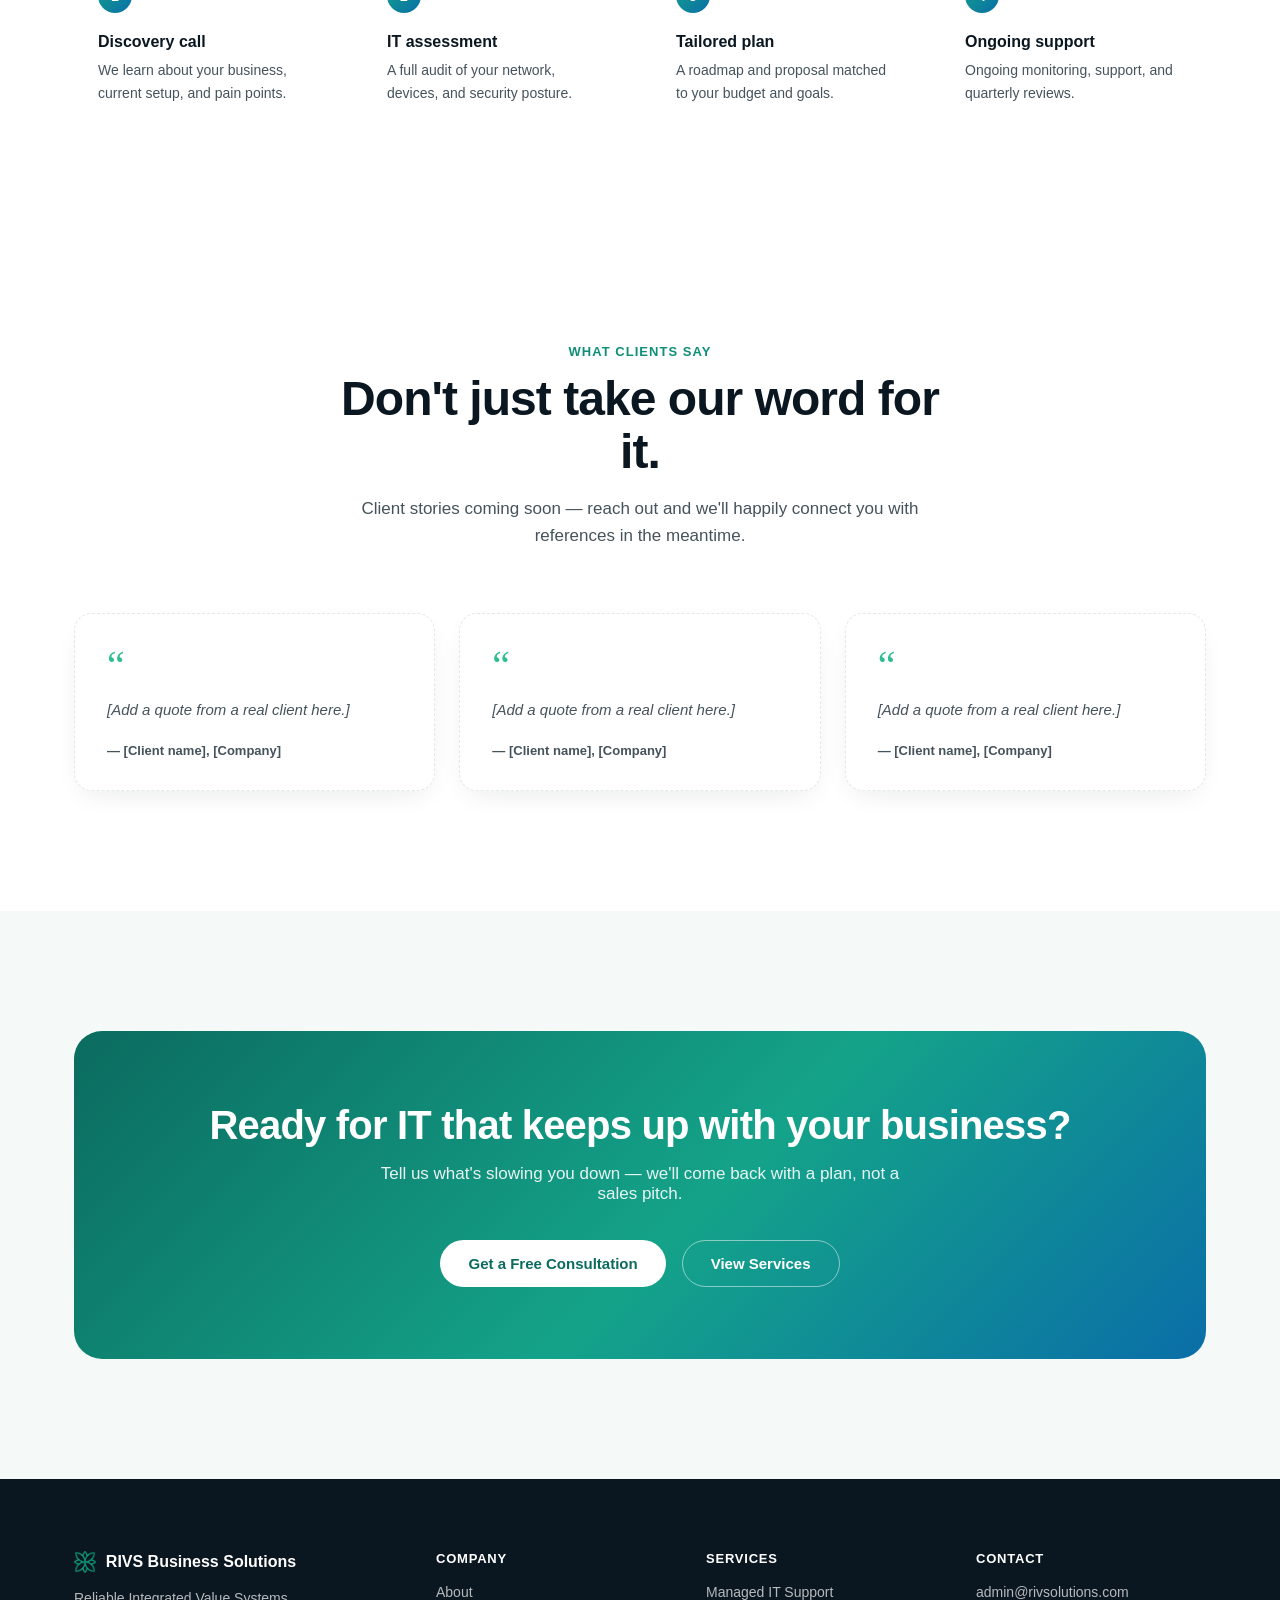
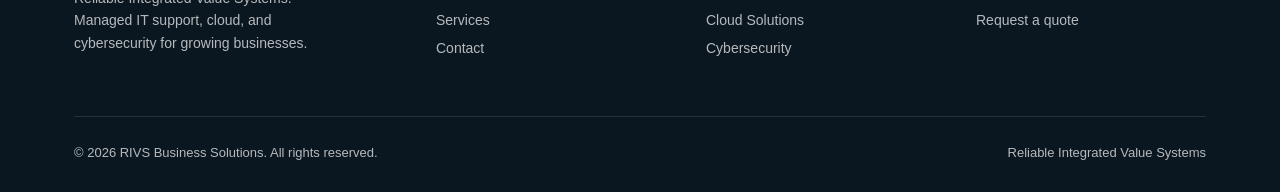
==== commit aee7e412: "Add industries, before/after comparison, and testimonials sections Borrows homepage structure ideas " ====
--- a/index.html
+++ b/index.html
@@ -154,6 +154,54 @@
     </div>
   </section>
 
+  <section class="section" id="industries">
+    <div class="container">
+      <div class="section-head reveal">
+        <span class="kicker">Who we help</span>
+        <h2>Industries we serve.</h2>
+        <p>Every industry runs on technology differently — our support is tailored to how yours actually works.</p>
+      </div>
+
+      <div class="grid grid--4">
+        <div class="card reveal">
+          <div class="card__icon">
+            <svg viewBox="0 0 24 24" fill="none" stroke="currentColor" stroke-width="1.8" stroke-linecap="round" stroke-linejoin="round"><path d="M12 21s-7-4.5-9.5-9A5.5 5.5 0 0112 5.5 5.5 5.5 0 0121.5 12c-2.5 4.5-9.5 9-9.5 9z"/><path d="M9 12h6M12 9v6"/></svg>
+          </div>
+          <h3>Healthcare &amp; Medical Offices</h3>
+          <p>HIPAA-aware support for practices that can't risk downtime or a data breach.</p>
+          <a href="contact.html" class="card__link">Learn more <svg viewBox="0 0 24 24" fill="none" stroke="currentColor" stroke-width="2"><path d="M5 12h14M13 6l6 6-6 6"/></svg></a>
+        </div>
+
+        <div class="card reveal">
+          <div class="card__icon">
+            <svg viewBox="0 0 24 24" fill="none" stroke="currentColor" stroke-width="1.8" stroke-linecap="round" stroke-linejoin="round"><path d="M6 21V9l6-5 6 5v12"/><path d="M10 21v-6h4v6"/></svg>
+          </div>
+          <h3>Legal &amp; Professional Services</h3>
+          <p>Secure document handling and reliable systems for client-facing firms.</p>
+          <a href="contact.html" class="card__link">Learn more <svg viewBox="0 0 24 24" fill="none" stroke="currentColor" stroke-width="2"><path d="M5 12h14M13 6l6 6-6 6"/></svg></a>
+        </div>
+
+        <div class="card reveal">
+          <div class="card__icon">
+            <svg viewBox="0 0 24 24" fill="none" stroke="currentColor" stroke-width="1.8" stroke-linecap="round" stroke-linejoin="round"><path d="M3 9l1-5h16l1 5"/><path d="M4 9h16v10a1 1 0 01-1 1H5a1 1 0 01-1-1V9z"/><path d="M9 13h6"/></svg>
+          </div>
+          <h3>Retail &amp; Hospitality</h3>
+          <p>POS, Wi-Fi, and network uptime that keeps the doors open and customers served.</p>
+          <a href="contact.html" class="card__link">Learn more <svg viewBox="0 0 24 24" fill="none" stroke="currentColor" stroke-width="2"><path d="M5 12h14M13 6l6 6-6 6"/></svg></a>
+        </div>
+
+        <div class="card reveal">
+          <div class="card__icon">
+            <svg viewBox="0 0 24 24" fill="none" stroke="currentColor" stroke-width="1.8" stroke-linecap="round" stroke-linejoin="round"><rect x="3" y="6" width="18" height="12" rx="2"/><path d="M3 10h18M7 15h4"/></svg>
+          </div>
+          <h3>Financial Services &amp; Accounting</h3>
+          <p>Compliance-minded infrastructure for firms handling sensitive financial data.</p>
+          <a href="contact.html" class="card__link">Learn more <svg viewBox="0 0 24 24" fill="none" stroke="currentColor" stroke-width="2"><path d="M5 12h14M13 6l6 6-6 6"/></svg></a>
+        </div>
+      </div>
+    </div>
+  </section>
+
   <section class="section section--tint">
     <div class="container">
       <div class="split">
@@ -183,6 +231,39 @@
     </div>
   </section>
 
+  <section class="section section--tint">
+    <div class="container">
+      <div class="section-head reveal">
+        <span class="kicker">Before &amp; after</span>
+        <h2>What changes when RIVS takes over your IT.</h2>
+        <p>No more guessing who to call or waiting around for a fix.</p>
+      </div>
+
+      <div class="compare">
+        <div class="compare__panel compare__panel--before reveal">
+          <h4>Without a managed IT partner</h4>
+          <ul>
+            <li><svg viewBox="0 0 24 24" fill="none" stroke="currentColor" stroke-width="2"><path d="M18 6L6 18M6 6l12 12"/></svg><span>Issues get noticed after they've already caused downtime.</span></li>
+            <li><svg viewBox="0 0 24 24" fill="none" stroke="currentColor" stroke-width="2"><path d="M18 6L6 18M6 6l12 12"/></svg><span>A rotating cast of contractors who don't know your setup.</span></li>
+            <li><svg viewBox="0 0 24 24" fill="none" stroke="currentColor" stroke-width="2"><path d="M18 6L6 18M6 6l12 12"/></svg><span>No clear answer on how long a fix will take.</span></li>
+            <li><svg viewBox="0 0 24 24" fill="none" stroke="currentColor" stroke-width="2"><path d="M18 6L6 18M6 6l12 12"/></svg><span>Backups you hope are working, but haven't tested.</span></li>
+            <li><svg viewBox="0 0 24 24" fill="none" stroke="currentColor" stroke-width="2"><path d="M18 6L6 18M6 6l12 12"/></svg><span>Surprise invoices for routine support.</span></li>
+          </ul>
+        </div>
+        <div class="compare__panel compare__panel--after reveal">
+          <h4>With RIVS</h4>
+          <ul>
+            <li><svg viewBox="0 0 24 24" fill="none" stroke="currentColor" stroke-width="2"><path d="M20 6L9 17l-5-5"/></svg><span>24/7 monitoring catches issues before they cause downtime.</span></li>
+            <li><svg viewBox="0 0 24 24" fill="none" stroke="currentColor" stroke-width="2"><path d="M20 6L9 17l-5-5"/></svg><span>One dedicated team that already knows your environment.</span></li>
+            <li><svg viewBox="0 0 24 24" fill="none" stroke="currentColor" stroke-width="2"><path d="M20 6L9 17l-5-5"/></svg><span>Typical response time under 1 hour.</span></li>
+            <li><svg viewBox="0 0 24 24" fill="none" stroke="currentColor" stroke-width="2"><path d="M20 6L9 17l-5-5"/></svg><span>Automated backups with regular recovery testing.</span></li>
+            <li><svg viewBox="0 0 24 24" fill="none" stroke="currentColor" stroke-width="2"><path d="M20 6L9 17l-5-5"/></svg><span>Flat, predictable pricing — no surprises.</span></li>
+          </ul>
+        </div>
+      </div>
+    </div>
+  </section>
+
   <section class="section">
     <div class="container">
       <div class="section-head reveal">
@@ -210,6 +291,34 @@
           <div class="process__num">4</div>
           <h4>Ongoing support</h4>
           <p>Ongoing monitoring, support, and quarterly reviews.</p>
+        </div>
+      </div>
+    </div>
+  </section>
+
+  <section class="section" id="testimonials">
+    <div class="container">
+      <div class="section-head reveal">
+        <span class="kicker">What clients say</span>
+        <h2>Don't just take our word for it.</h2>
+        <p>Client stories coming soon — reach out and we'll happily connect you with references in the meantime.</p>
+      </div>
+
+      <div class="grid grid--3">
+        <div class="testimonial-card reveal">
+          <div class="testimonial-card__mark">&ldquo;</div>
+          <p class="quote">[Add a quote from a real client here.]</p>
+          <div class="byline">— [Client name], [Company]</div>
+        </div>
+        <div class="testimonial-card reveal">
+          <div class="testimonial-card__mark">&ldquo;</div>
+          <p class="quote">[Add a quote from a real client here.]</p>
+          <div class="byline">— [Client name], [Company]</div>
+        </div>
+        <div class="testimonial-card reveal">
+          <div class="testimonial-card__mark">&ldquo;</div>
+          <p class="quote">[Add a quote from a real client here.]</p>
+          <div class="byline">— [Client name], [Company]</div>
         </div>
       </div>
     </div>
--- a/css/styles.css
+++ b/css/styles.css
@@ -302,6 +302,7 @@
 }
 .grid--3 { grid-template-columns: repeat(3, 1fr); }
 .grid--2 { grid-template-columns: repeat(2, 1fr); }
+.grid--4 { grid-template-columns: repeat(4, 1fr); }
 
 .card {
   background: var(--white);
@@ -381,6 +382,50 @@
 .split ul.feature-list li:first-child { border-top: none; }
 .split ul.feature-list svg { width: 20px; height: 20px; flex-shrink: 0; color: var(--teal-600); margin-top: 1px; }
 .split ul.feature-list strong { color: var(--ink); }
+
+/* ---------- Compare (before / after) ---------- */
+.compare {
+  display: grid;
+  grid-template-columns: 1fr 1fr;
+  gap: 24px;
+  align-items: stretch;
+}
+.compare__panel {
+  border-radius: var(--radius-md);
+  padding: 36px;
+  border: 1px solid var(--line);
+}
+.compare__panel--before {
+  background: var(--white);
+}
+.compare__panel--after {
+  background: var(--white);
+  border-color: var(--teal-500);
+  box-shadow: var(--shadow-soft);
+}
+.compare__panel h4 {
+  font-size: 13px;
+  font-weight: 700;
+  letter-spacing: 0.06em;
+  text-transform: uppercase;
+  margin: 0 0 22px;
+  color: var(--ink-soft);
+}
+.compare__panel--after h4 { color: var(--teal-700); }
+.compare__panel ul { display: flex; flex-direction: column; }
+.compare__panel li {
+  display: flex;
+  gap: 14px;
+  padding: 14px 0;
+  border-top: 1px solid var(--line);
+  font-size: 15px;
+  color: var(--ink-soft);
+}
+.compare__panel li:first-child { border-top: none; }
+.compare__panel svg { width: 20px; height: 20px; flex-shrink: 0; margin-top: 1px; }
+.compare__panel--before svg { color: #b3311c; }
+.compare__panel--after svg { color: var(--teal-600); }
+.compare__panel--after li { color: var(--ink); }
 
 /* ---------- Process ---------- */
 .process {
@@ -404,6 +449,34 @@
 }
 .process__step h4 { font-size: 16px; margin: 0 0 8px; }
 .process__step p { font-size: 14px; color: var(--ink-soft); margin: 0; line-height: 1.6; }
+
+/* ---------- Testimonials ---------- */
+.testimonial-card {
+  background: var(--white);
+  border: 1px dashed var(--line);
+  border-radius: var(--radius-md);
+  padding: 32px;
+  box-shadow: var(--shadow-card);
+}
+.testimonial-card__mark {
+  font-size: 40px;
+  line-height: 1;
+  color: var(--teal-400);
+  font-family: Georgia, serif;
+  margin-bottom: 12px;
+}
+.testimonial-card p.quote {
+  font-size: 15px;
+  color: var(--ink-soft);
+  font-style: italic;
+  line-height: 1.65;
+  margin: 0 0 20px;
+}
+.testimonial-card .byline {
+  font-size: 13px;
+  font-weight: 600;
+  color: var(--ink-soft);
+}
 
 /* ---------- CTA banner ---------- */
 .cta-banner {
@@ -528,8 +601,10 @@
 /* ---------- Responsive ---------- */
 @media (max-width: 960px) {
   .grid--3 { grid-template-columns: repeat(2, 1fr); }
+  .grid--4 { grid-template-columns: repeat(2, 1fr); }
   .process { grid-template-columns: repeat(2, 1fr); }
   .split { grid-template-columns: 1fr; gap: 40px; }
+  .compare { grid-template-columns: 1fr; }
   .contact-grid { grid-template-columns: 1fr; }
   .footer__top { grid-template-columns: 1fr 1fr; }
   .values-grid { grid-template-columns: 1fr; }
@@ -539,7 +614,7 @@
   .nav__links { display: none; }
   .nav__cta { display: none; }
   .nav__toggle { display: flex; }
-  .grid--3, .grid--2 { grid-template-columns: 1fr; }
+  .grid--3, .grid--2, .grid--4 { grid-template-columns: 1fr; }
   .process { grid-template-columns: 1fr; }
   .stat-strip { grid-template-columns: repeat(2, 1fr); row-gap: 28px; }
   .hero { padding: 150px 0 90px; }
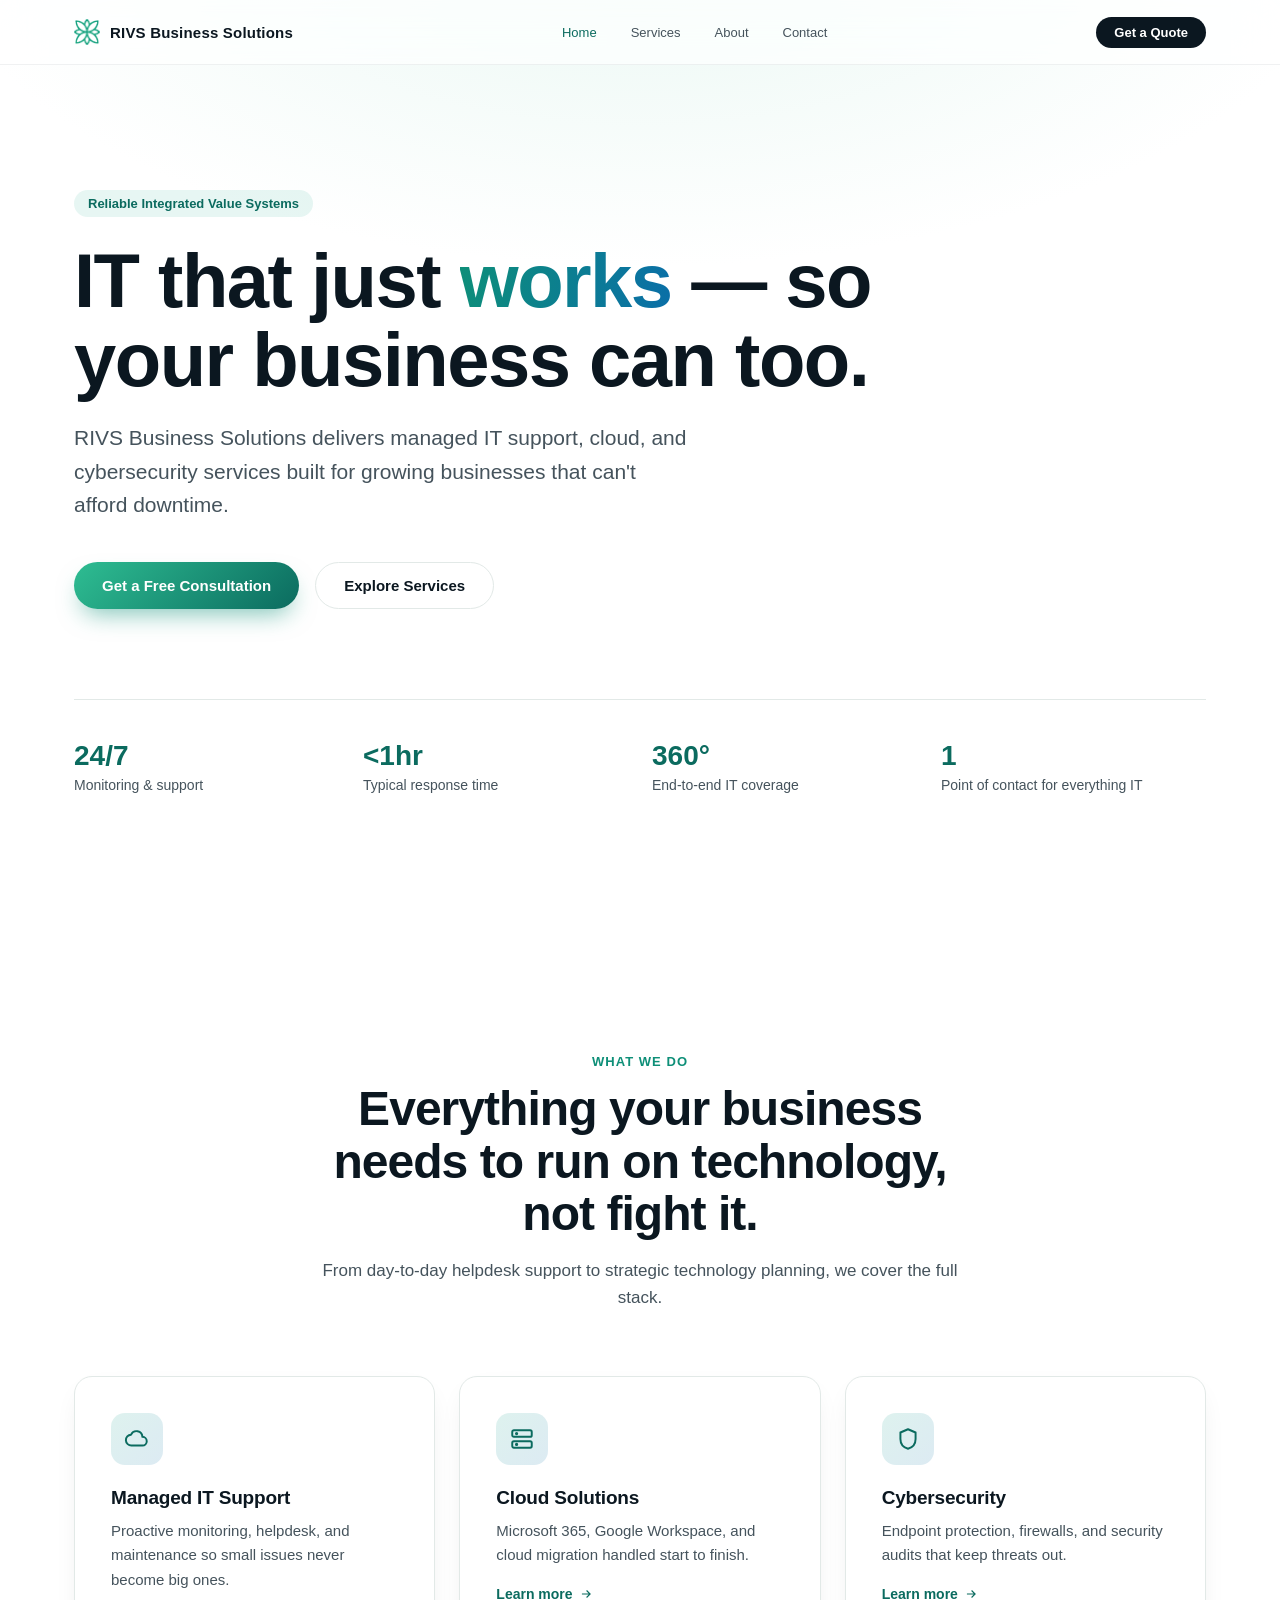
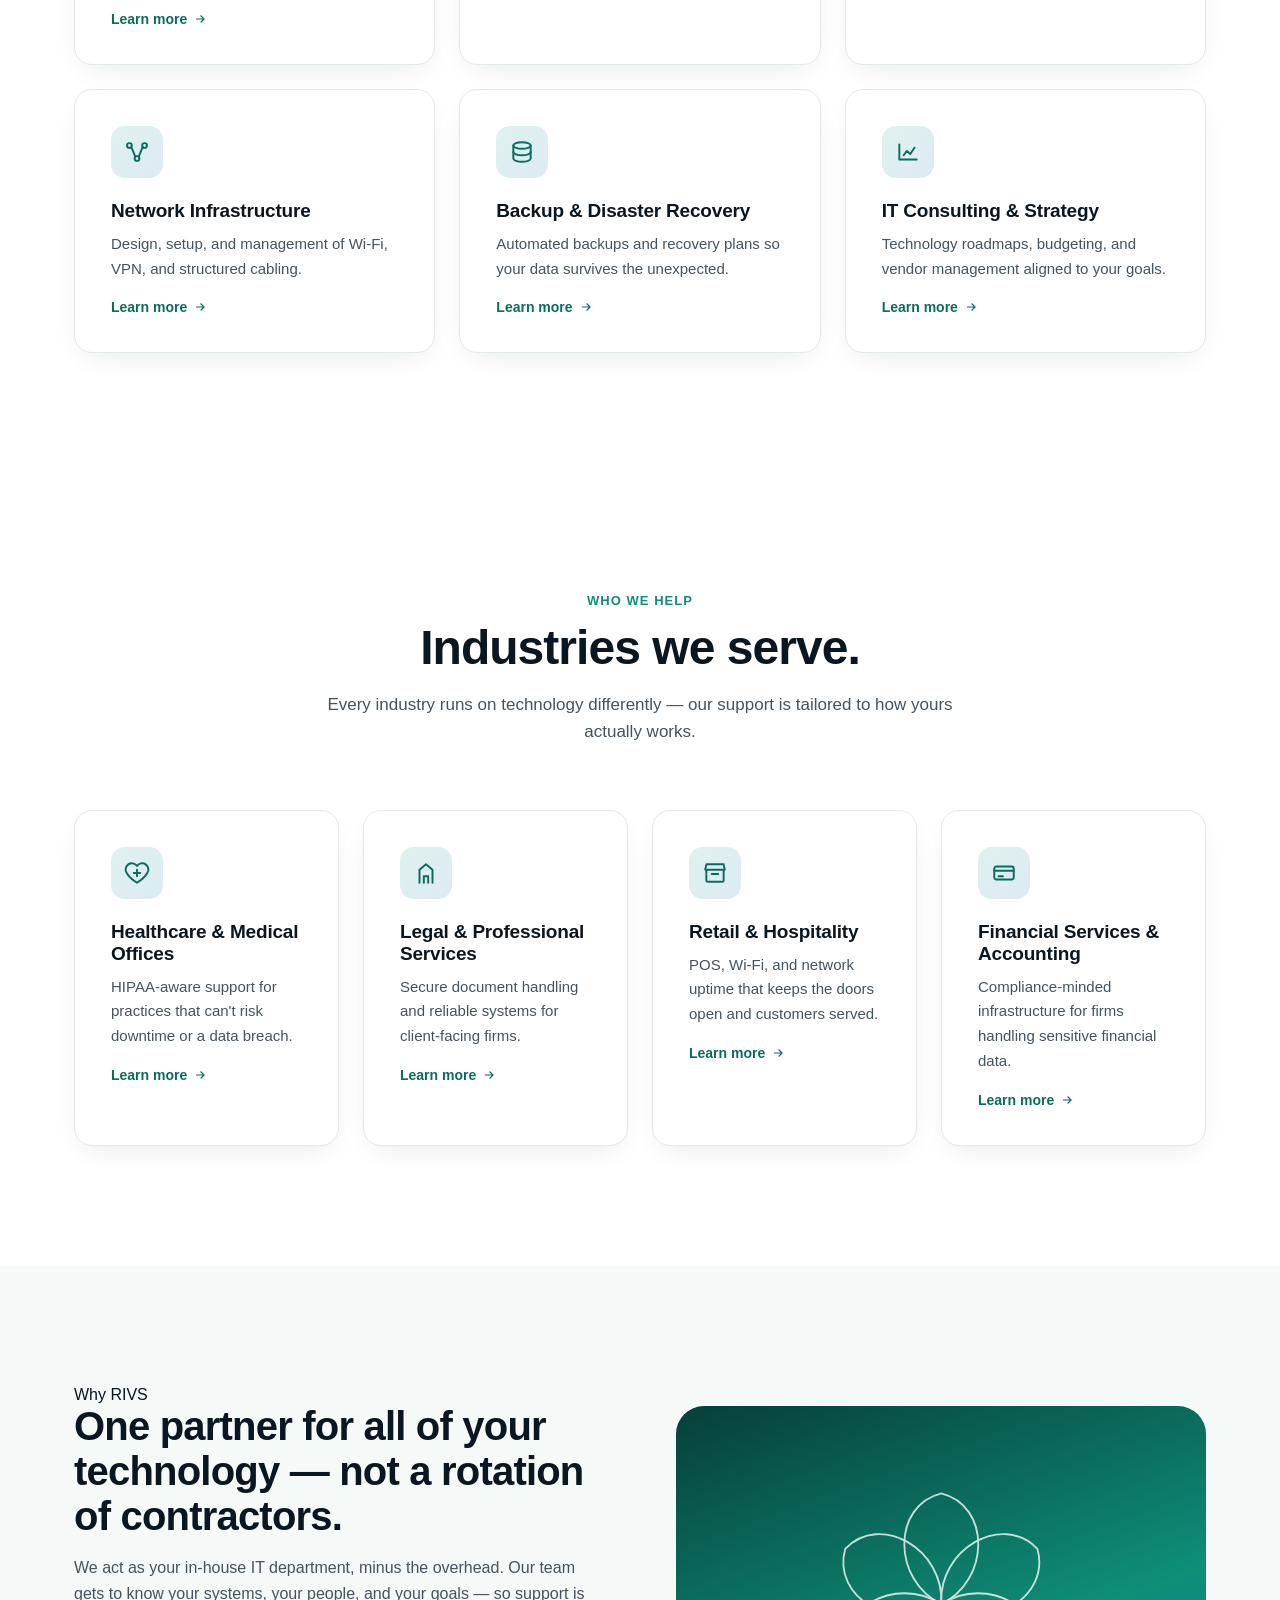
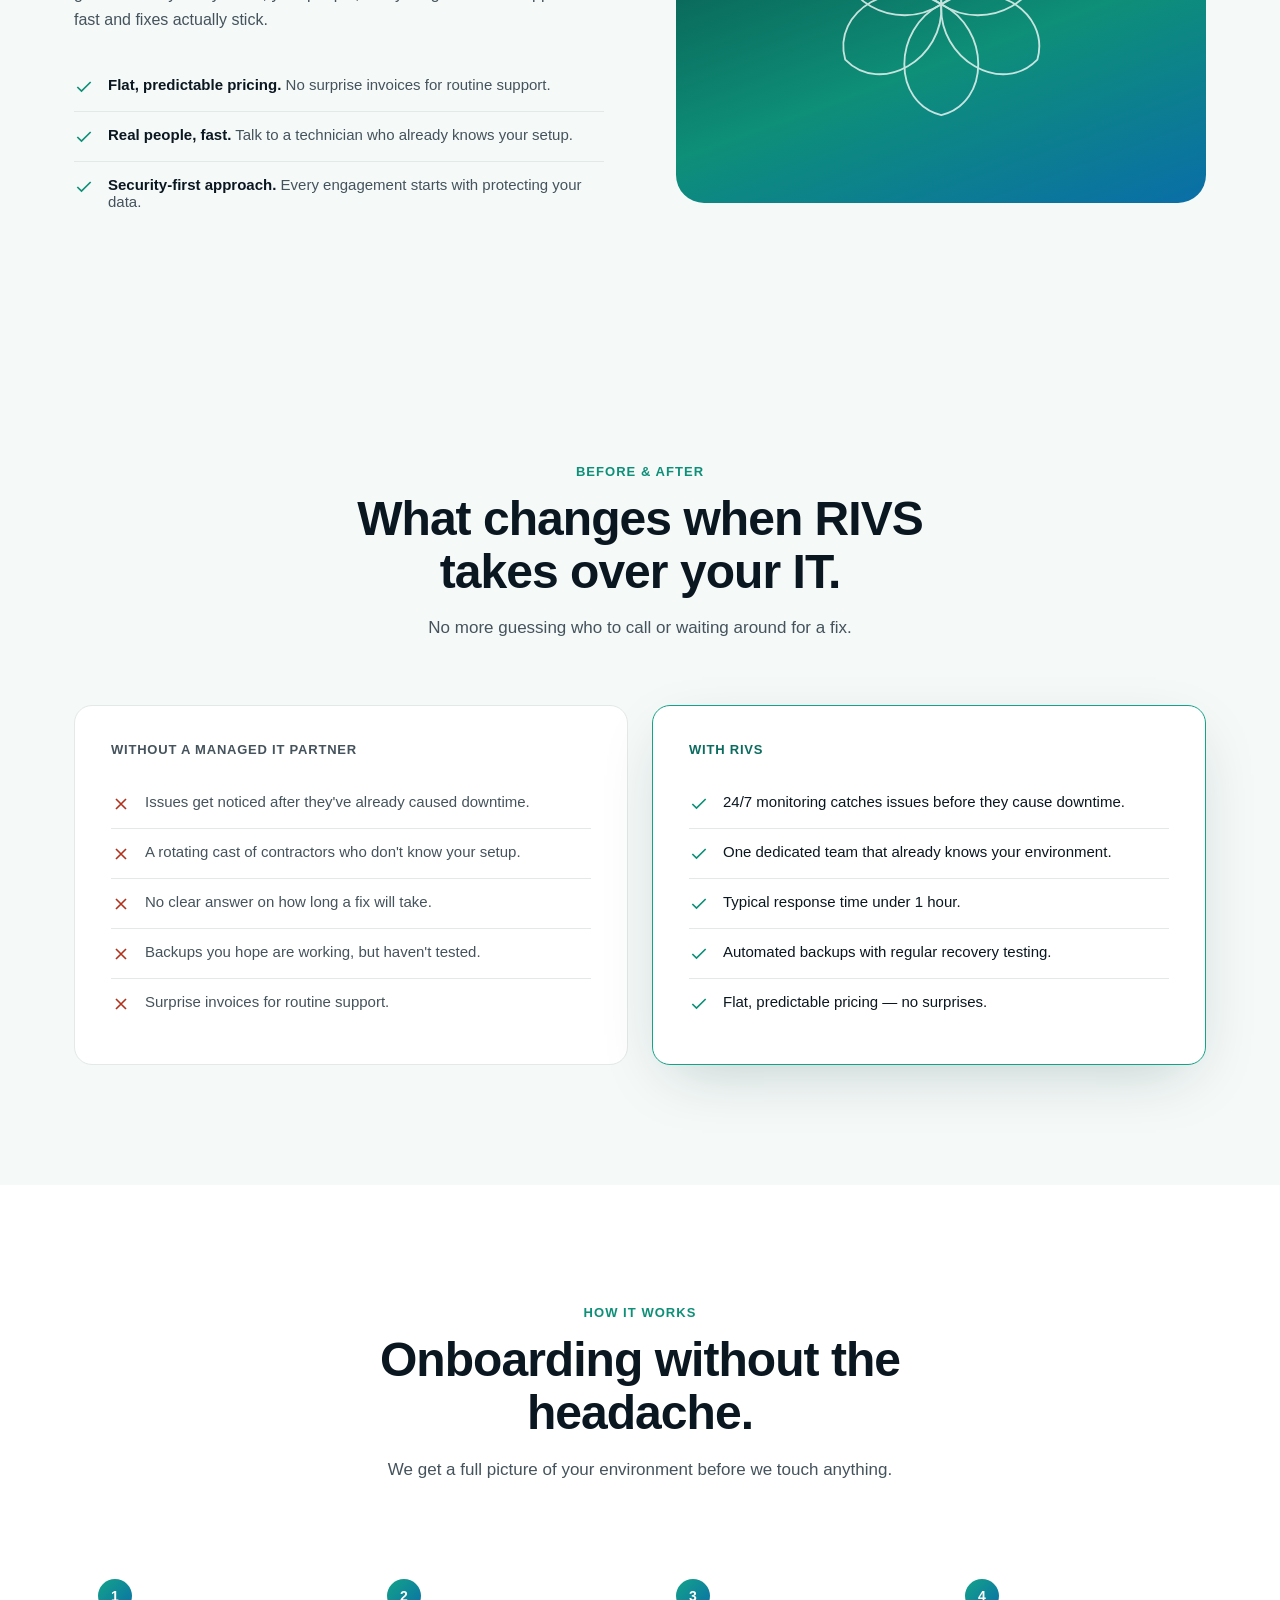
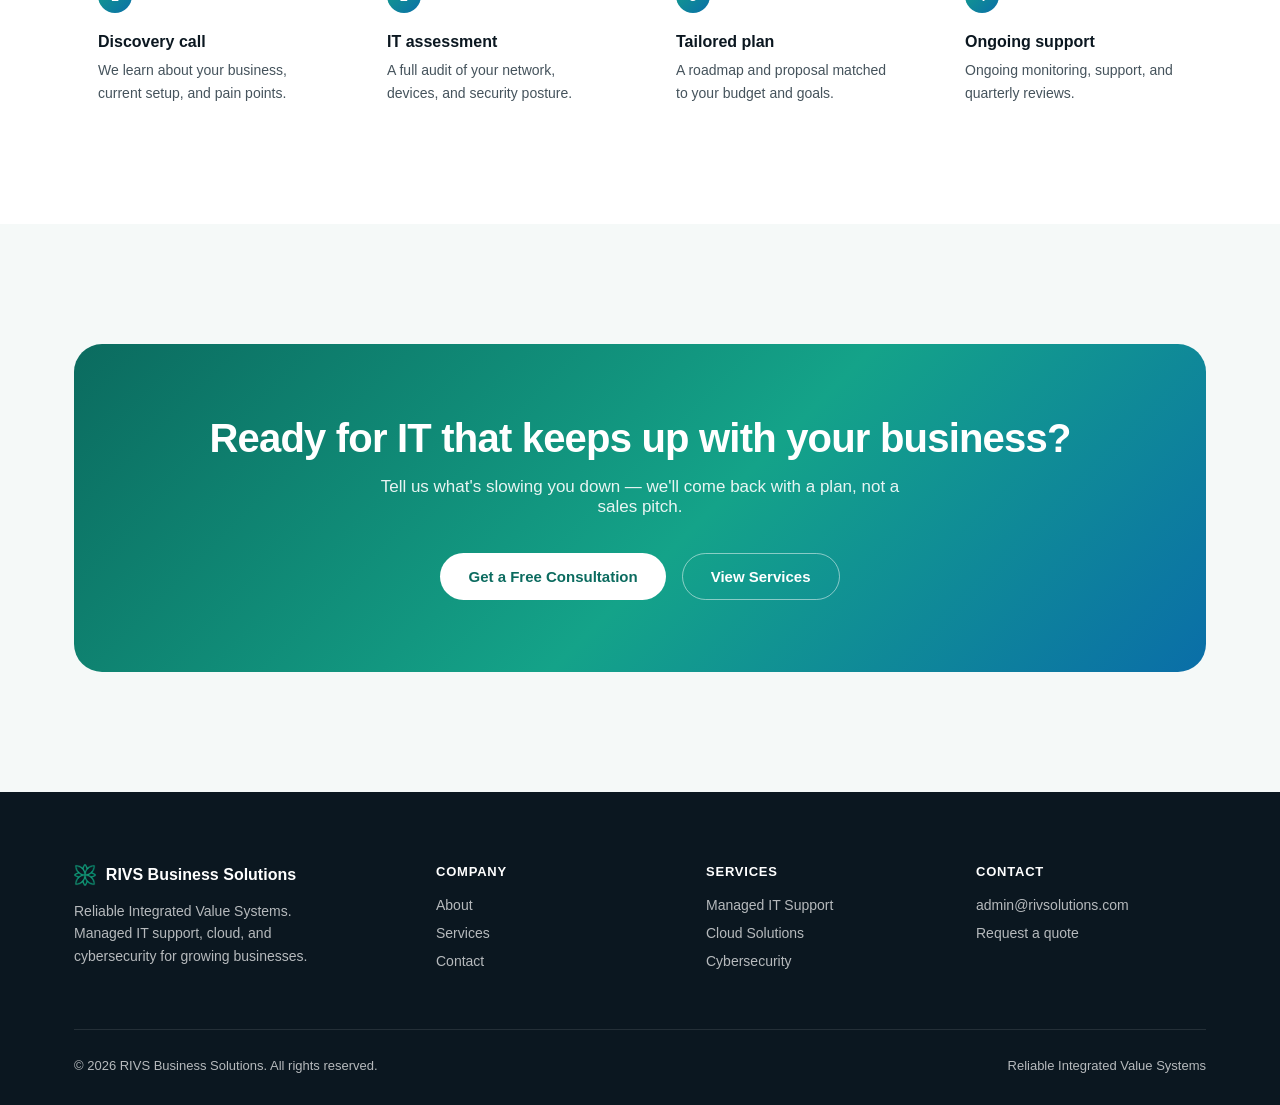
==== commit faa9d4e0: "Add client portal sign-in (hidden) and tidy contact/testimonials - login.html/dashboard.html/js/auth" ====
--- a/index.html
+++ b/index.html
@@ -26,6 +26,7 @@
       <a href="services.html">Services</a>
       <a href="about.html">About</a>
       <a href="contact.html">Contact</a>
+      <a href="login.html" hidden>Sign In</a>
     </nav>
     <a href="contact.html" class="nav__cta">Get a Quote</a>
     <button class="nav__toggle" aria-label="Toggle menu">
@@ -37,6 +38,7 @@
     <a href="services.html">Services</a>
     <a href="about.html">About</a>
     <a href="contact.html">Contact</a>
+    <a href="login.html" hidden>Sign In</a>
     <a href="contact.html" class="btn btn--primary">Get a Quote</a>
   </div>
 </header>
@@ -296,7 +298,7 @@
     </div>
   </section>
 
-  <section class="section" id="testimonials">
+  <section class="section" id="testimonials" hidden>
     <div class="container">
       <div class="section-head reveal">
         <span class="kicker">What clients say</span>
@@ -377,5 +379,6 @@
 </footer>
 
 <script src="js/script.js"></script>
+<script src="js/auth.js"></script>
 </body>
 </html>
--- a/css/styles.css
+++ b/css/styles.css
@@ -574,6 +574,47 @@
 .form-status.is-success { display: block; color: var(--teal-700); }
 .form-status.is-error { display: block; color: #b3311c; }
 
+/* ---------- Auth ---------- */
+.auth-tabs {
+  display: flex;
+  gap: 8px;
+  background: var(--mist);
+  border-radius: 999px;
+  padding: 6px;
+  margin-bottom: 28px;
+}
+.auth-tab {
+  flex: 1;
+  padding: 10px 16px;
+  border-radius: 999px;
+  border: none;
+  background: transparent;
+  color: var(--ink-soft);
+  font-size: 14px;
+  font-weight: 600;
+  cursor: pointer;
+  transition: background 0.2s var(--ease), color 0.2s var(--ease);
+}
+.auth-tab.is-active {
+  background: var(--white);
+  color: var(--teal-700);
+  box-shadow: var(--shadow-card);
+}
+.auth-form[hidden] { display: none; }
+
+.badge {
+  display: inline-block;
+  font-size: 11px;
+  font-weight: 700;
+  letter-spacing: 0.04em;
+  text-transform: uppercase;
+  color: var(--teal-700);
+  background: rgba(20, 163, 137, 0.12);
+  padding: 4px 10px;
+  border-radius: 999px;
+  margin-bottom: 14px;
+}
+
 /* ---------- Map placeholder ---------- */
 .map-frame {
   border-radius: var(--radius-md);
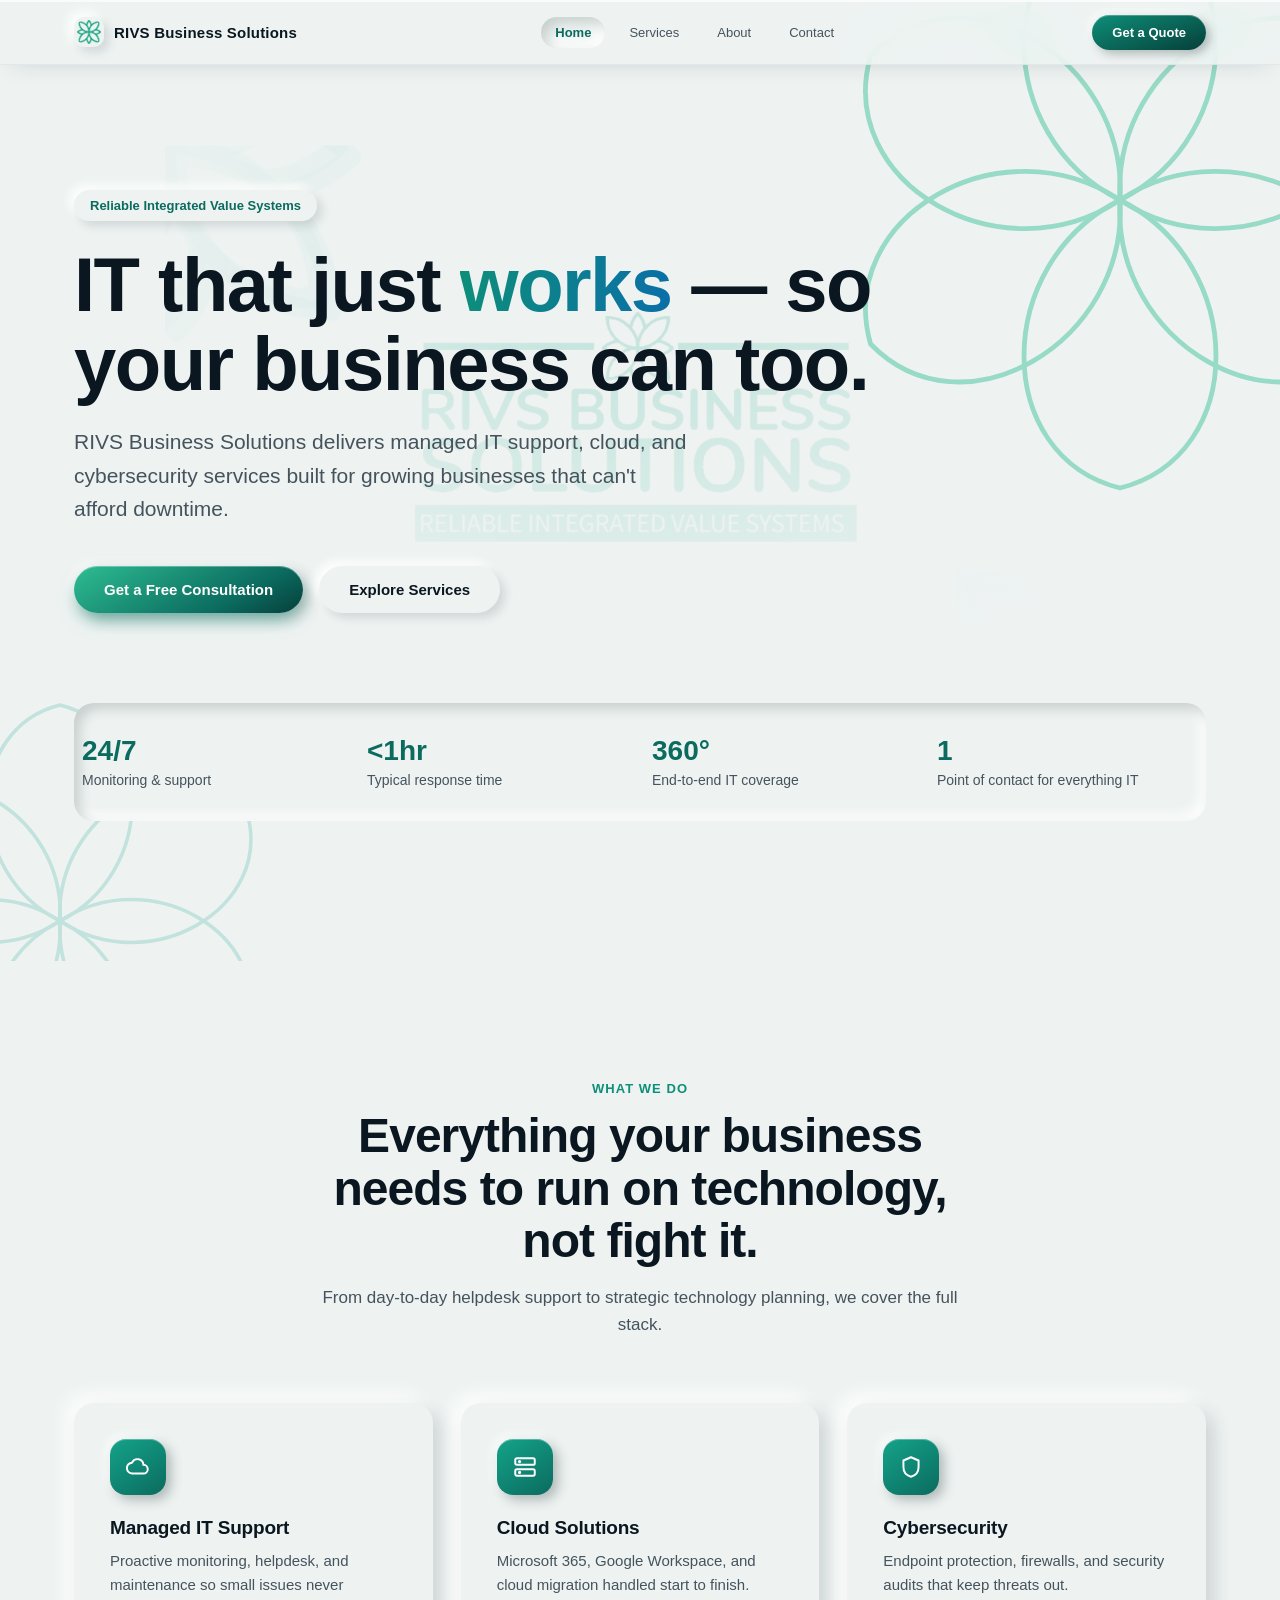
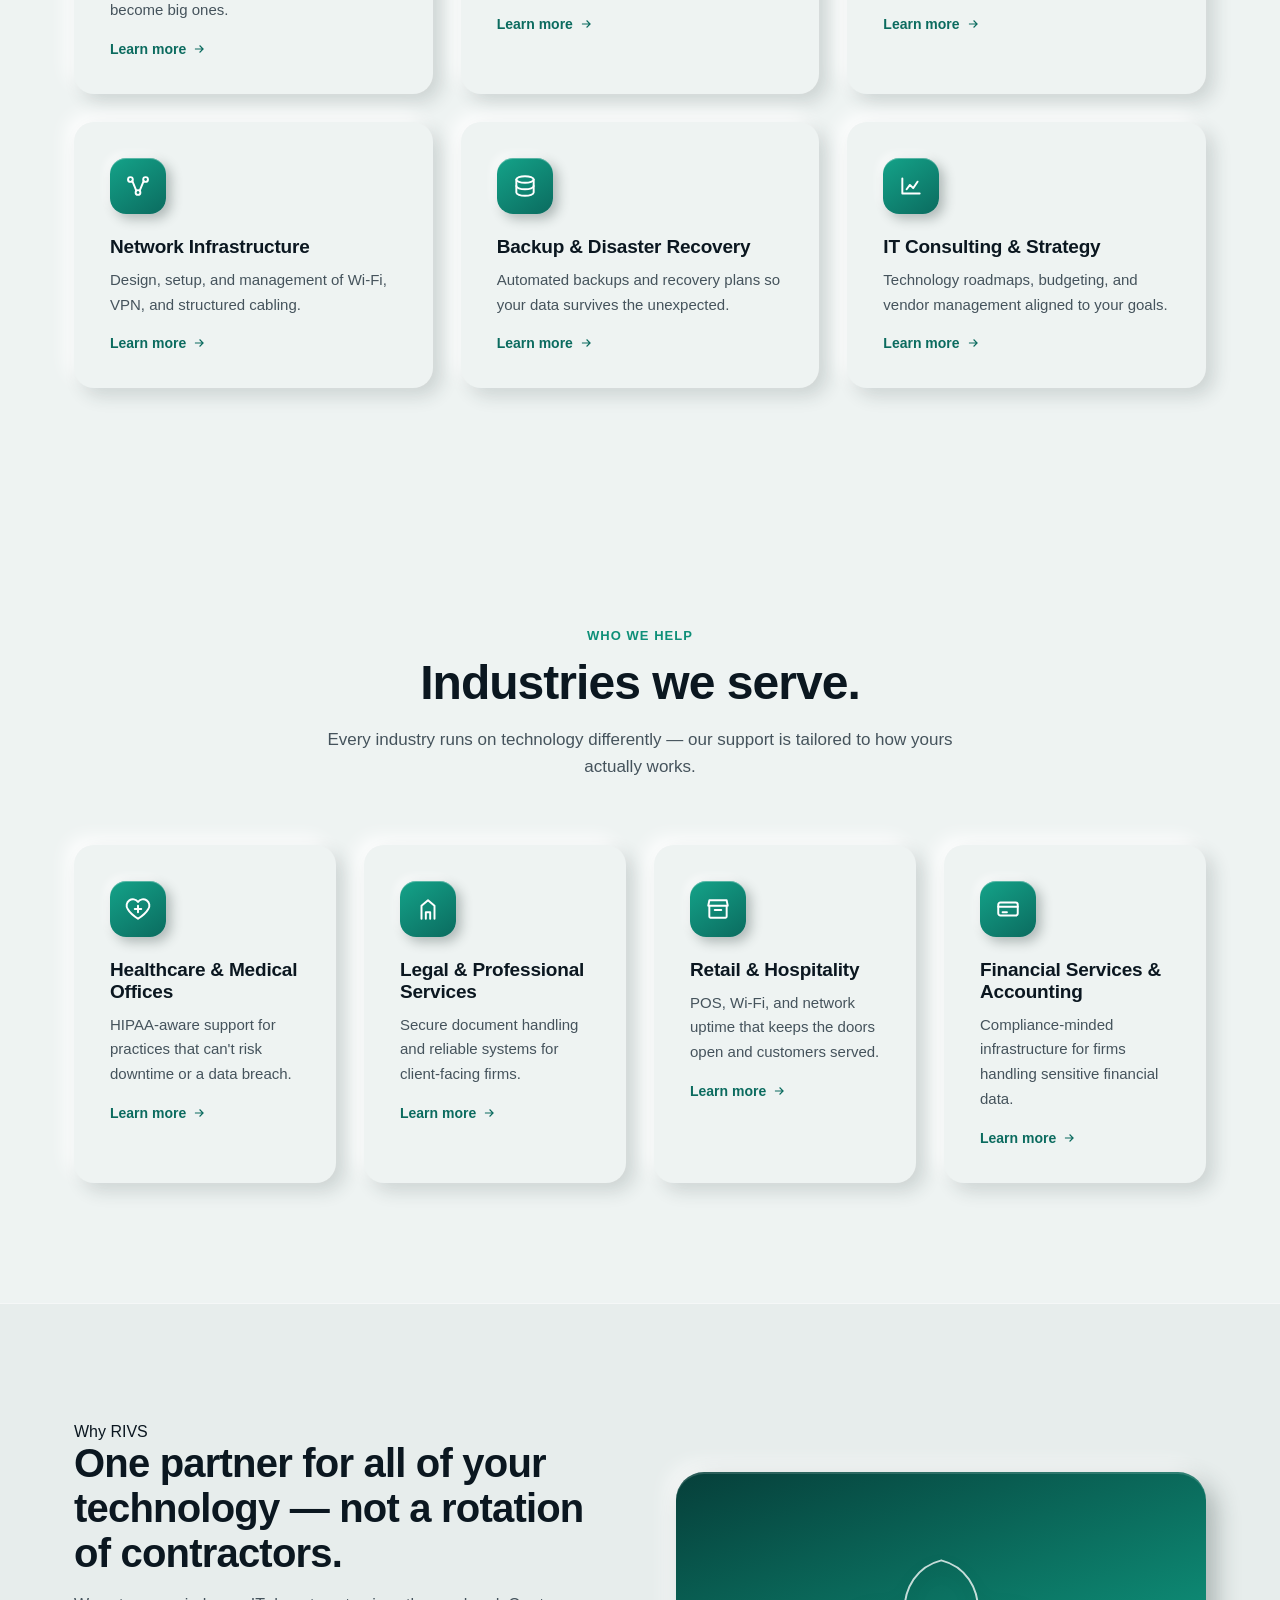
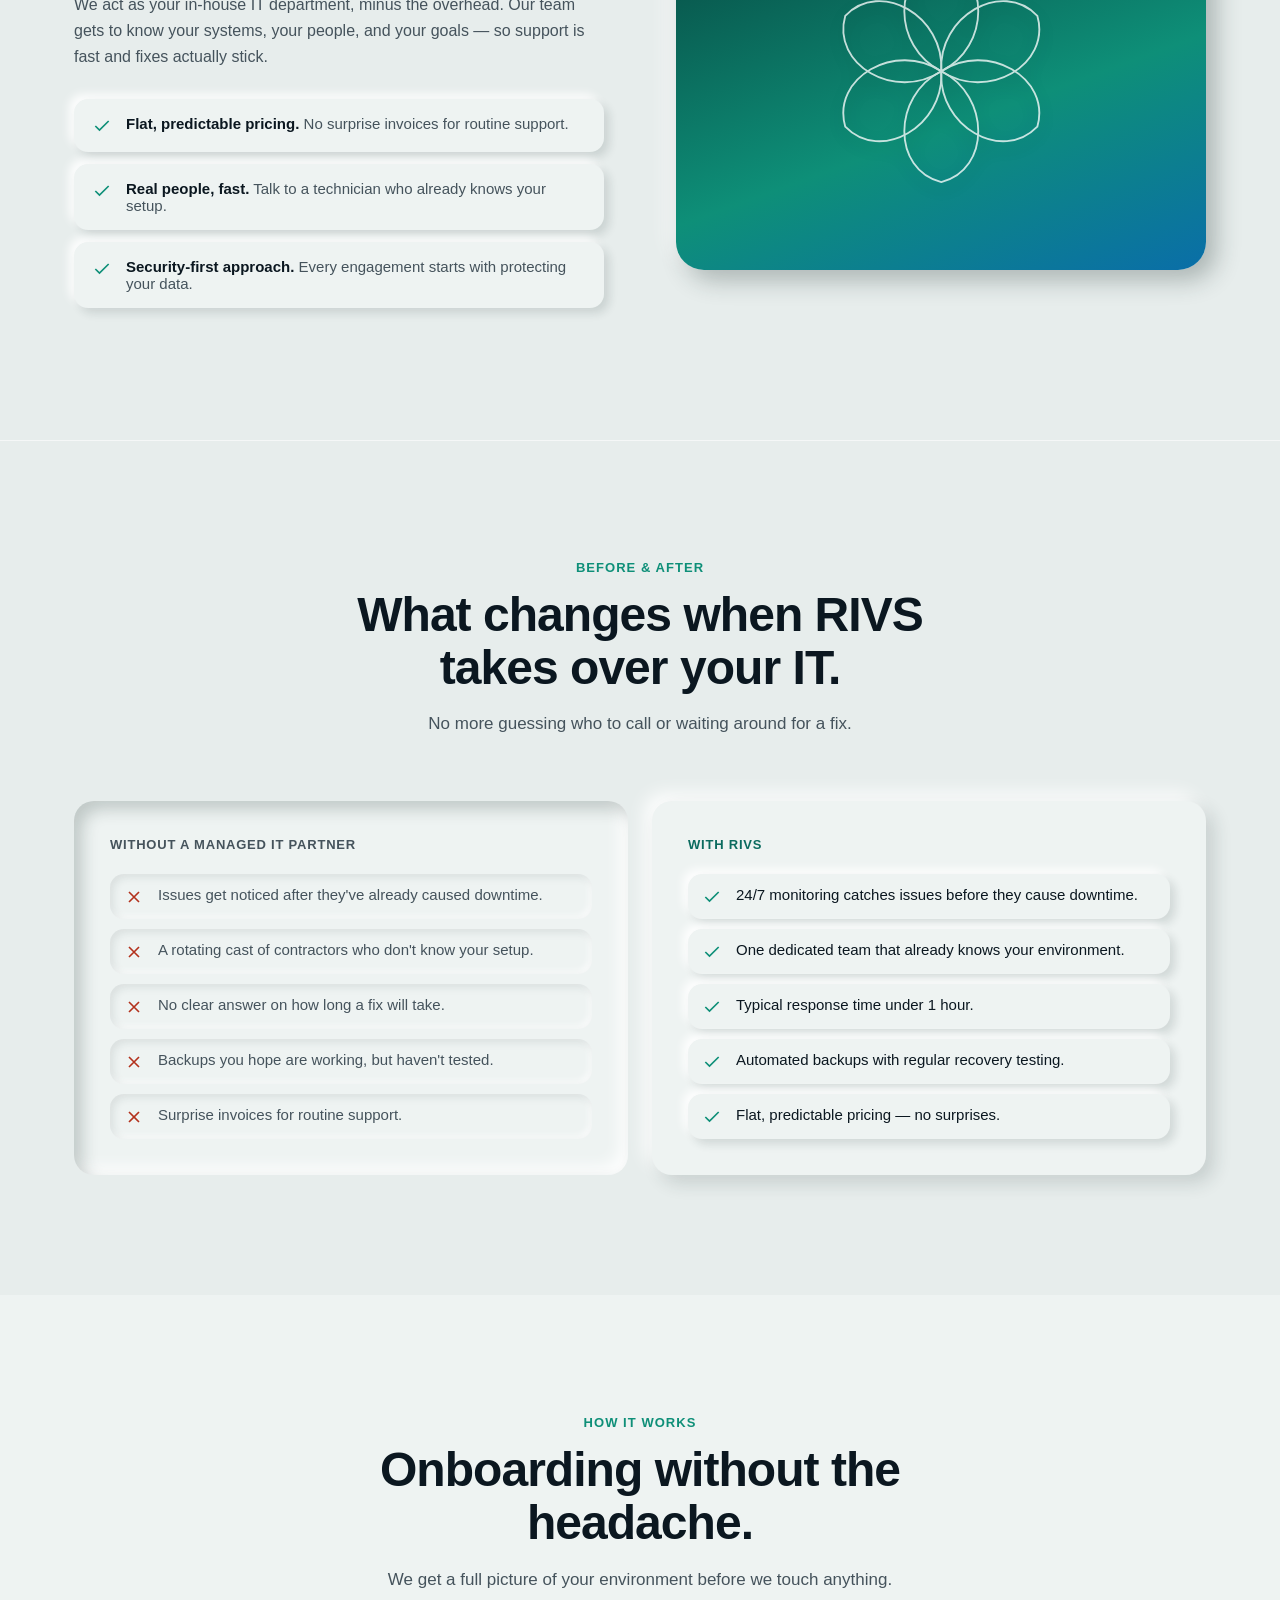
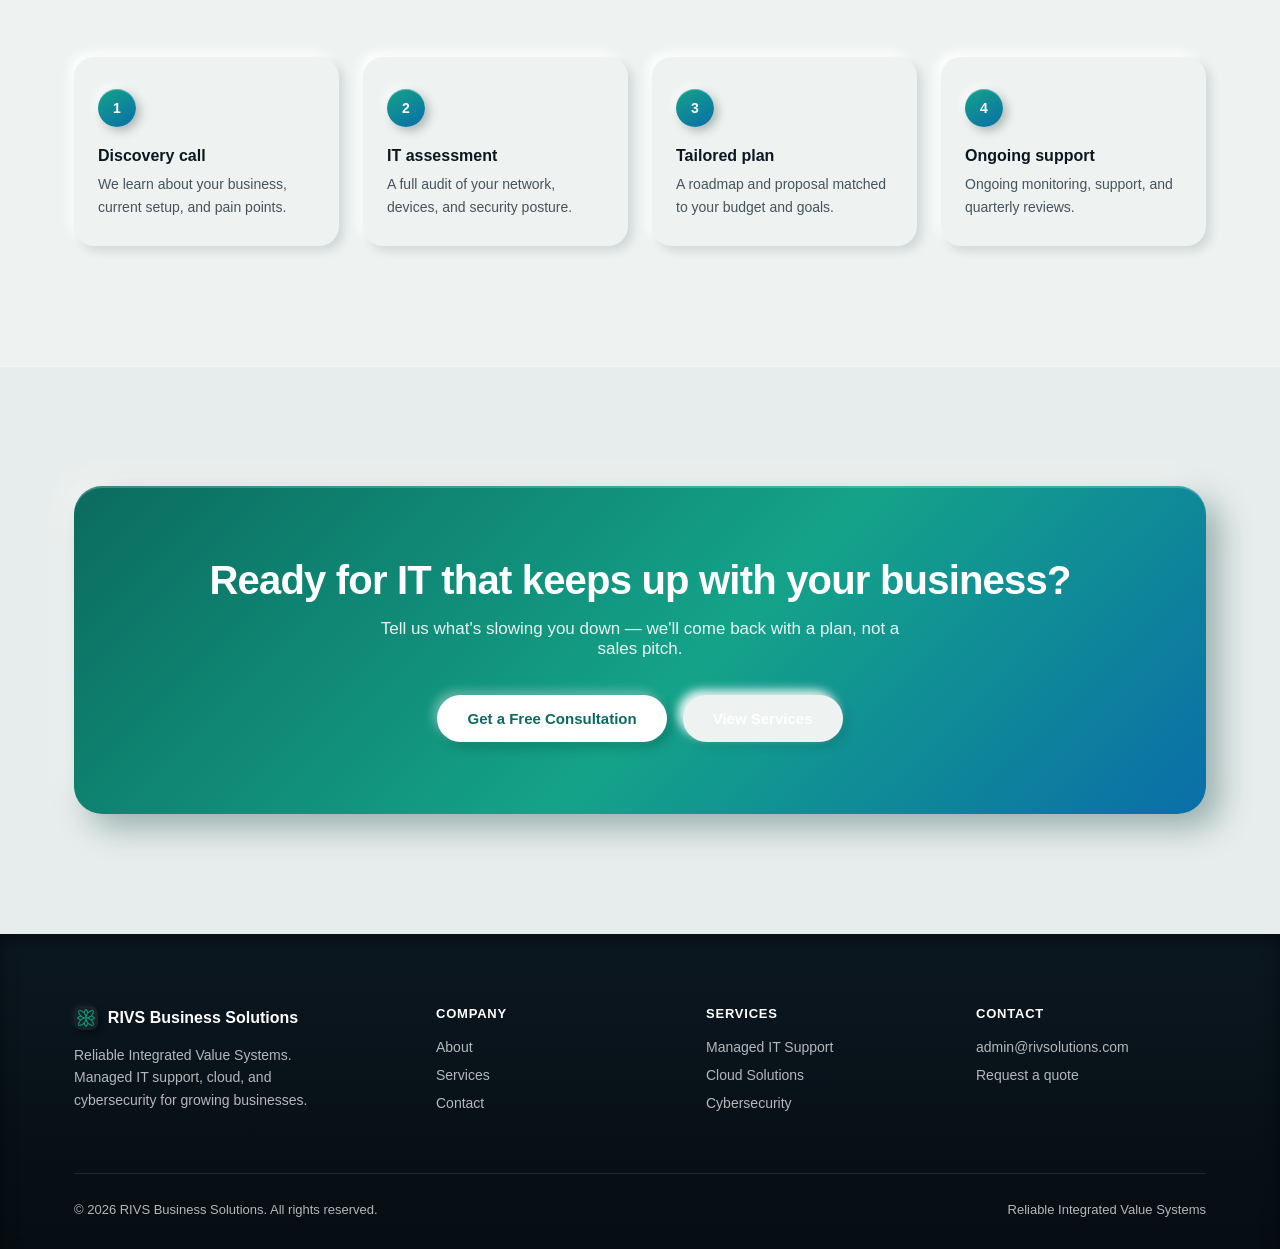
==== commit 01cbaaad: "Redesign UI to skeuomorphic/neomorphic style and add background logo animations Applies soft-UI neom" ====
--- a/index.html
+++ b/index.html
@@ -45,6 +45,10 @@
 
 <main>
   <section class="hero">
+    <video class="hero__bg-video" autoplay muted loop playsinline poster="assets/brand-lockup.png">
+      <source src="assets/video/logo-animate.mp4" type="video/mp4">
+    </video>
+    <div class="hero__bg-overlay"></div>
     <svg class="hero__petals" viewBox="0 0 200 200" fill="none">
       <g stroke="url(#g1)" stroke-width="1.5" opacity="0.5">
         <g transform="rotate(0 100 100)"><path d="M100,100 C60,80 60,20 100,10 C140,20 140,80 100,100 Z"/></g>
--- a/css/styles.css
+++ b/css/styles.css
@@ -1,4 +1,4 @@
-/* RIVS Business Solutions — shared stylesheet */
+/* RIVS Business Solutions — shared stylesheet (skeuomorphic / neomorphic) */
 
 :root {
   --teal-900: #063f3a;
@@ -9,16 +9,28 @@
   --blue-600: #0a6ea8;
   --ink: #0b1720;
   --ink-soft: #45535c;
-  --mist: #f5f9f8;
-  --mist-2: #eef4f3;
-  --line: #e2e9e7;
+  --mist: #eef3f2;
+  --mist-2: #e7edec;
+  --line: #d9e2e0;
   --white: #ffffff;
   --radius-lg: 28px;
-  --radius-md: 18px;
-  --radius-sm: 12px;
+  --radius-md: 20px;
+  --radius-sm: 14px;
   --shadow-soft: 0 20px 60px -20px rgba(6, 63, 58, 0.25);
   --shadow-card: 0 10px 30px -12px rgba(11, 23, 32, 0.12);
   --ease: cubic-bezier(0.22, 1, 0.36, 1);
+
+  /* Neomorphic surface tokens — soft dual light/shadow on a matched base */
+  --nm-base: #eef3f2;
+  --nm-light: #ffffff;
+  --nm-dark: #c8d3d1;
+  --nm-dist: 8px;
+  --nm-blur: 18px;
+
+  --nm-raised: 8px 8px 18px rgba(29, 51, 47, 0.16), -8px -8px 18px rgba(255, 255, 255, 0.9);
+  --nm-raised-sm: 5px 5px 10px rgba(29, 51, 47, 0.14), -5px -5px 10px rgba(255, 255, 255, 0.9);
+  --nm-pressed: inset 6px 6px 12px rgba(29, 51, 47, 0.18), inset -6px -6px 12px rgba(255, 255, 255, 0.85);
+  --nm-pressed-deep: inset 8px 8px 16px rgba(29, 51, 47, 0.22), inset -8px -8px 16px rgba(255, 255, 255, 0.9);
 }
 
 * { box-sizing: border-box; }
@@ -28,7 +40,7 @@
   margin: 0;
   font-family: -apple-system, BlinkMacSystemFont, "SF Pro Display", "Segoe UI", Inter, Roboto, Helvetica, Arial, sans-serif;
   color: var(--ink);
-  background: var(--white);
+  background: var(--nm-base);
   -webkit-font-smoothing: antialiased;
   text-rendering: optimizeLegibility;
   overflow-x: hidden;
@@ -53,8 +65,9 @@
   z-index: 100;
   backdrop-filter: saturate(180%) blur(20px);
   -webkit-backdrop-filter: saturate(180%) blur(20px);
-  background: rgba(255, 255, 255, 0.72);
-  border-bottom: 1px solid rgba(11, 23, 32, 0.06);
+  background: rgba(238, 243, 242, 0.82);
+  box-shadow: 0 2px 0 rgba(255, 255, 255, 0.7) inset, 0 8px 24px -12px rgba(11, 23, 32, 0.18);
+  border-bottom: 1px solid rgba(11, 23, 32, 0.05);
   transition: background 0.3s var(--ease);
 }
 
@@ -74,65 +87,94 @@
   letter-spacing: 0.2px;
 }
 
-.nav__brand img { height: 26px; width: 26px; }
+.nav__brand img {
+  height: 30px; width: 30px;
+  padding: 3px;
+  border-radius: 10px;
+  background: var(--nm-base);
+  box-shadow: var(--nm-raised-sm);
+}
 
 .nav__links {
   display: flex;
   align-items: center;
-  gap: 34px;
+  gap: 10px;
 }
 
 .nav__links a {
   font-size: 13px;
   color: var(--ink-soft);
   font-weight: 500;
-  transition: color 0.2s var(--ease);
-}
-
-.nav__links a:hover, .nav__links a.is-active { color: var(--teal-700); }
+  padding: 8px 14px;
+  border-radius: 999px;
+  transition: color 0.2s var(--ease), box-shadow 0.2s var(--ease), background 0.2s var(--ease);
+}
+
+.nav__links a:hover { color: var(--teal-700); box-shadow: var(--nm-raised-sm); }
+.nav__links a.is-active { color: var(--teal-700); box-shadow: var(--nm-pressed); font-weight: 700; }
 
 .nav__cta {
-  padding: 8px 18px;
+  padding: 10px 20px;
   border-radius: 999px;
-  background: var(--ink);
+  background: linear-gradient(160deg, var(--teal-600), var(--teal-900));
   color: var(--white);
   font-size: 13px;
   font-weight: 600;
-  transition: transform 0.2s var(--ease), background 0.2s var(--ease);
-}
-.nav__cta:hover { background: var(--teal-700); transform: translateY(-1px); }
+  box-shadow: 4px 4px 10px rgba(29, 51, 47, 0.3), -3px -3px 8px rgba(255, 255, 255, 0.6), inset 0 1px 0 rgba(255, 255, 255, 0.25);
+  transition: transform 0.2s var(--ease), box-shadow 0.2s var(--ease), background 0.2s var(--ease);
+}
+.nav__cta:hover { transform: translateY(-1px); box-shadow: 6px 6px 14px rgba(29, 51, 47, 0.32), -4px -4px 10px rgba(255, 255, 255, 0.65), inset 0 1px 0 rgba(255, 255, 255, 0.25); }
+.nav__cta:active { transform: translateY(0); box-shadow: var(--nm-pressed); }
 
 .nav__toggle {
   display: none;
-  width: 36px; height: 36px;
+  width: 40px; height: 40px;
   border: none;
-  background: transparent;
+  border-radius: 12px;
+  background: var(--nm-base);
+  box-shadow: var(--nm-raised-sm);
   cursor: pointer;
   align-items: center;
   justify-content: center;
 }
-.nav__toggle svg { width: 22px; height: 22px; }
+.nav__toggle:active { box-shadow: var(--nm-pressed); }
+.nav__toggle svg { width: 20px; height: 20px; }
 
 .nav__mobile {
   display: none;
   position: fixed;
-  top: 64px; left: 0; right: 0;
-  background: var(--white);
-  border-bottom: 1px solid var(--line);
-  padding: 20px 24px 28px;
+  top: 72px; left: 12px; right: 12px;
+  background: var(--nm-base);
+  border-radius: var(--radius-md);
+  box-shadow: var(--nm-raised);
+  padding: 20px 20px 24px;
   flex-direction: column;
-  gap: 4px;
+  gap: 8px;
   z-index: 99;
 }
 .nav__mobile.is-open { display: flex; }
 .nav__mobile a {
-  padding: 14px 4px;
+  padding: 14px 16px;
   font-size: 16px;
   font-weight: 500;
-  border-bottom: 1px solid var(--mist-2);
+  border-radius: var(--radius-sm);
+  background: var(--nm-base);
+  box-shadow: var(--nm-raised-sm);
   color: var(--ink);
-}
-.nav__mobile .btn { margin-top: 14px; }
+  transition: background 0.2s var(--ease), color 0.2s var(--ease), box-shadow 0.2s var(--ease);
+}
+.nav__mobile a:hover,
+.nav__mobile a:focus-visible {
+  background: linear-gradient(120deg, var(--teal-500), var(--blue-600));
+  color: var(--white);
+  box-shadow: var(--nm-pressed);
+}
+.nav__mobile a.is-active {
+  background: linear-gradient(120deg, var(--teal-500), var(--blue-600));
+  color: var(--white);
+  box-shadow: var(--nm-pressed);
+}
+.nav__mobile .btn { margin-top: 10px; }
 
 /* ---------- Buttons ---------- */
 .btn {
@@ -140,41 +182,76 @@
   align-items: center;
   justify-content: center;
   gap: 8px;
-  padding: 14px 28px;
+  padding: 15px 30px;
   border-radius: 999px;
   font-size: 15px;
   font-weight: 600;
   border: none;
   cursor: pointer;
-  transition: transform 0.25s var(--ease), box-shadow 0.25s var(--ease), background 0.25s var(--ease);
-}
+  transition: transform 0.2s var(--ease), box-shadow 0.2s var(--ease), background 0.25s var(--ease);
+}
+.btn:active { transform: translateY(1px) scale(0.99); }
 
 .btn--primary {
-  background: linear-gradient(135deg, var(--teal-400), var(--teal-700));
+  background: linear-gradient(150deg, var(--teal-400), var(--teal-700) 70%, var(--teal-900));
   color: var(--white);
-  box-shadow: 0 12px 24px -8px rgba(14, 143, 120, 0.55);
-}
-.btn--primary:hover { transform: translateY(-2px); box-shadow: 0 16px 32px -8px rgba(14, 143, 120, 0.65); }
+  box-shadow: 0 10px 20px -6px rgba(14, 143, 120, 0.55), 6px 6px 14px rgba(29, 51, 47, 0.28), -4px -4px 10px rgba(255, 255, 255, 0.55), inset 0 1px 0 rgba(255, 255, 255, 0.3);
+}
+.btn--primary:hover { transform: translateY(-2px); box-shadow: 0 14px 26px -6px rgba(14, 143, 120, 0.6), 8px 8px 18px rgba(29, 51, 47, 0.3), -5px -5px 12px rgba(255, 255, 255, 0.6), inset 0 1px 0 rgba(255, 255, 255, 0.3); }
+.btn--primary:active { box-shadow: inset 4px 4px 10px rgba(4, 40, 34, 0.5), inset -3px -3px 8px rgba(60, 200, 170, 0.25); }
 
 .btn--ghost {
-  background: transparent;
+  background: var(--nm-base);
   color: var(--ink);
-  border: 1.5px solid var(--line);
-}
-.btn--ghost:hover { border-color: var(--teal-500); color: var(--teal-700); }
+  box-shadow: var(--nm-raised-sm);
+}
+.btn--ghost:hover { color: var(--teal-700); }
+.btn--ghost:active { box-shadow: var(--nm-pressed); }
 
 .btn--light {
   background: var(--white);
   color: var(--teal-700);
+  box-shadow: 5px 5px 12px rgba(4, 40, 34, 0.25), -4px -4px 10px rgba(255, 255, 255, 0.35);
 }
 .btn--light:hover { transform: translateY(-2px); }
+.btn--light:active { box-shadow: inset 3px 3px 8px rgba(4, 40, 34, 0.3), inset -3px -3px 6px rgba(255, 255, 255, 0.4); }
 
 /* ---------- Hero ---------- */
 .hero {
   position: relative;
+  isolation: isolate;
   padding: 190px 0 140px;
   overflow: hidden;
-  background: radial-gradient(1200px 600px at 50% -10%, #e8f7f2 0%, var(--white) 60%);
+  background: var(--nm-base);
+}
+
+.hero__bg-video {
+  position: absolute;
+  top: 46%; left: 50%;
+  width: min(950px, 115%);
+  transform: translate(-50%, -50%);
+  object-fit: contain;
+  z-index: -3;
+  opacity: 0.32;
+  mix-blend-mode: multiply;
+  filter: saturate(1.1);
+  pointer-events: none;
+}
+
+.hero__bg-video--dark {
+  width: min(620px, 80%);
+  opacity: 0.5;
+  mix-blend-mode: screen;
+  filter: saturate(1.15) brightness(1.05);
+}
+
+.page-hero .hero__bg-video { top: 52%; }
+
+.hero__bg-overlay {
+  position: absolute;
+  inset: 0;
+  z-index: -2;
+  background: radial-gradient(900px 550px at 50% 30%, rgba(238, 243, 242, 0.25) 0%, var(--nm-base) 75%);
 }
 
 .hero__eyebrow {
@@ -184,9 +261,10 @@
   font-size: 13px;
   font-weight: 600;
   color: var(--teal-700);
-  background: rgba(20, 163, 137, 0.1);
-  padding: 6px 14px;
+  background: var(--nm-base);
+  padding: 8px 16px;
   border-radius: 999px;
+  box-shadow: var(--nm-raised-sm);
   margin-bottom: 24px;
 }
 
@@ -241,8 +319,10 @@
   display: grid;
   grid-template-columns: repeat(4, 1fr);
   gap: 24px;
-  border-top: 1px solid var(--line);
-  padding-top: 40px;
+  padding: 32px 8px;
+  border-radius: var(--radius-md);
+  background: var(--nm-base);
+  box-shadow: var(--nm-pressed);
 }
 
 .stat-strip .stat b {
@@ -262,7 +342,8 @@
 }
 
 .section--tint {
-  background: var(--mist);
+  background: var(--mist-2);
+  box-shadow: inset 0 1px 0 rgba(255, 255, 255, 0.6);
 }
 
 .section-head {
@@ -298,32 +379,32 @@
 /* ---------- Cards ---------- */
 .grid {
   display: grid;
-  gap: 24px;
+  gap: 28px;
 }
 .grid--3 { grid-template-columns: repeat(3, 1fr); }
 .grid--2 { grid-template-columns: repeat(2, 1fr); }
 .grid--4 { grid-template-columns: repeat(4, 1fr); }
 
 .card {
-  background: var(--white);
-  border: 1px solid var(--line);
+  background: var(--nm-base);
   border-radius: var(--radius-md);
   padding: 36px;
-  box-shadow: var(--shadow-card);
+  box-shadow: var(--nm-raised);
   transition: transform 0.35s var(--ease), box-shadow 0.35s var(--ease);
 }
-.card:hover { transform: translateY(-6px); box-shadow: var(--shadow-soft); }
+.card:hover { transform: translateY(-6px); box-shadow: 12px 12px 26px rgba(29, 51, 47, 0.2), -10px -10px 22px rgba(255, 255, 255, 0.95); }
 
 .card__icon {
-  width: 52px;
-  height: 52px;
-  border-radius: 14px;
-  background: linear-gradient(135deg, rgba(20,163,137,0.14), rgba(10,110,168,0.14));
+  width: 56px;
+  height: 56px;
+  border-radius: 16px;
+  background: linear-gradient(145deg, var(--teal-500), var(--teal-700));
   display: flex;
   align-items: center;
   justify-content: center;
   margin-bottom: 22px;
-  color: var(--teal-700);
+  color: var(--white);
+  box-shadow: 5px 5px 12px rgba(29, 51, 47, 0.3), -4px -4px 10px rgba(255, 255, 255, 0.7), inset 0 1px 0 rgba(255, 255, 255, 0.3);
 }
 .card__icon svg { width: 26px; height: 26px; }
 
@@ -367,19 +448,22 @@
   display: flex;
   align-items: center;
   justify-content: center;
-}
-.split__visual svg { width: 62%; height: 62%; opacity: 0.9; }
+  box-shadow: 10px 10px 24px rgba(29, 51, 47, 0.3), -8px -8px 20px rgba(255, 255, 255, 0.7), inset 0 2px 0 rgba(255, 255, 255, 0.15);
+}
+.split__visual svg { width: 62%; height: 62%; opacity: 0.9; filter: drop-shadow(0 6px 10px rgba(0,0,0,0.25)); }
 
 .split ul.feature-list { margin-top: 28px; }
 .split ul.feature-list li {
   display: flex;
   gap: 14px;
-  padding: 14px 0;
-  border-top: 1px solid var(--line);
+  padding: 16px 18px;
+  margin-bottom: 12px;
+  border-radius: var(--radius-sm);
+  background: var(--nm-base);
+  box-shadow: var(--nm-raised-sm);
   font-size: 15px;
   color: var(--ink-soft);
 }
-.split ul.feature-list li:first-child { border-top: none; }
 .split ul.feature-list svg { width: 20px; height: 20px; flex-shrink: 0; color: var(--teal-600); margin-top: 1px; }
 .split ul.feature-list strong { color: var(--ink); }
 
@@ -393,15 +477,13 @@
 .compare__panel {
   border-radius: var(--radius-md);
   padding: 36px;
-  border: 1px solid var(--line);
+  background: var(--nm-base);
 }
 .compare__panel--before {
-  background: var(--white);
+  box-shadow: var(--nm-pressed-deep);
 }
 .compare__panel--after {
-  background: var(--white);
-  border-color: var(--teal-500);
-  box-shadow: var(--shadow-soft);
+  box-shadow: var(--nm-raised);
 }
 .compare__panel h4 {
   font-size: 13px;
@@ -412,16 +494,17 @@
   color: var(--ink-soft);
 }
 .compare__panel--after h4 { color: var(--teal-700); }
-.compare__panel ul { display: flex; flex-direction: column; }
+.compare__panel ul { display: flex; flex-direction: column; gap: 10px; }
 .compare__panel li {
   display: flex;
   gap: 14px;
-  padding: 14px 0;
-  border-top: 1px solid var(--line);
+  padding: 12px 14px;
+  border-radius: var(--radius-sm);
   font-size: 15px;
   color: var(--ink-soft);
 }
-.compare__panel li:first-child { border-top: none; }
+.compare__panel--before li { box-shadow: inset 3px 3px 8px rgba(29, 51, 47, 0.1), inset -3px -3px 6px rgba(255, 255, 255, 0.7); }
+.compare__panel--after li { background: var(--nm-base); box-shadow: var(--nm-raised-sm); }
 .compare__panel svg { width: 20px; height: 20px; flex-shrink: 0; margin-top: 1px; }
 .compare__panel--before svg { color: #b3311c; }
 .compare__panel--after svg { color: var(--teal-600); }
@@ -435,28 +518,31 @@
 }
 .process__step {
   position: relative;
-  padding: 32px 24px 0;
+  padding: 32px 24px 28px;
+  border-radius: var(--radius-md);
+  background: var(--nm-base);
+  box-shadow: var(--nm-raised-sm);
 }
 .process__num {
   font-size: 14px;
   font-weight: 700;
   color: var(--white);
-  background: linear-gradient(135deg, var(--teal-500), var(--blue-600));
-  width: 34px; height: 34px;
+  background: linear-gradient(150deg, var(--teal-500), var(--blue-600));
+  width: 38px; height: 38px;
   border-radius: 50%;
   display: flex; align-items: center; justify-content: center;
   margin-bottom: 20px;
+  box-shadow: 4px 4px 10px rgba(29, 51, 47, 0.3), -3px -3px 8px rgba(255, 255, 255, 0.7), inset 0 1px 0 rgba(255, 255, 255, 0.3);
 }
 .process__step h4 { font-size: 16px; margin: 0 0 8px; }
 .process__step p { font-size: 14px; color: var(--ink-soft); margin: 0; line-height: 1.6; }
 
 /* ---------- Testimonials ---------- */
 .testimonial-card {
-  background: var(--white);
-  border: 1px dashed var(--line);
+  background: var(--nm-base);
   border-radius: var(--radius-md);
   padding: 32px;
-  box-shadow: var(--shadow-card);
+  box-shadow: var(--nm-raised);
 }
 .testimonial-card__mark {
   font-size: 40px;
@@ -487,6 +573,7 @@
   text-align: center;
   position: relative;
   overflow: hidden;
+  box-shadow: 14px 14px 32px rgba(6, 63, 58, 0.35), -10px -10px 26px rgba(255, 255, 255, 0.5), inset 0 2px 0 rgba(255, 255, 255, 0.2);
 }
 .cta-banner h2 { font-size: clamp(28px, 3.6vw, 40px); margin: 0 0 16px; letter-spacing: -0.02em; }
 .cta-banner p { font-size: 17px; opacity: 0.9; max-width: 560px; margin: 0 auto 36px; }
@@ -494,9 +581,10 @@
 
 /* ---------- Footer ---------- */
 .footer {
-  background: var(--ink);
+  background: linear-gradient(180deg, var(--ink), #060d12);
   color: rgba(255,255,255,0.7);
   padding: 72px 0 32px;
+  box-shadow: inset 0 6px 16px rgba(0,0,0,0.4);
 }
 .footer__top {
   display: grid;
@@ -506,7 +594,7 @@
   border-bottom: 1px solid rgba(255,255,255,0.1);
 }
 .footer__brand { display: flex; align-items: center; gap: 10px; color: var(--white); font-weight: 600; margin-bottom: 14px; }
-.footer__brand img { height: 22px; }
+.footer__brand img { height: 24px; padding: 3px; border-radius: 8px; background: rgba(255,255,255,0.06); box-shadow: 3px 3px 6px rgba(0,0,0,0.4), -2px -2px 5px rgba(255,255,255,0.05); }
 .footer p.tagline { font-size: 14px; line-height: 1.6; max-width: 260px; }
 .footer h5 { color: var(--white); font-size: 13px; text-transform: uppercase; letter-spacing: 0.06em; margin: 0 0 18px; }
 .footer li { margin-bottom: 12px; font-size: 14px; }
@@ -518,8 +606,11 @@
 
 /* ---------- Page hero (inner pages) ---------- */
 .page-hero {
+  position: relative;
+  isolation: isolate;
+  overflow: hidden;
   padding: 170px 0 90px;
-  background: radial-gradient(1000px 500px at 50% -20%, #e8f7f2 0%, var(--white) 60%);
+  background: var(--nm-base);
   text-align: center;
 }
 .page-hero h1 { font-size: clamp(36px, 5vw, 58px); letter-spacing: -0.02em; margin: 0 0 18px; }
@@ -534,8 +625,9 @@
 }
 .contact-info .item { display: flex; gap: 16px; margin-bottom: 28px; }
 .contact-info .item .icon {
-  width: 44px; height: 44px; border-radius: 12px;
-  background: rgba(20,163,137,0.1); color: var(--teal-700);
+  width: 48px; height: 48px; border-radius: 14px;
+  background: var(--nm-base); color: var(--teal-700);
+  box-shadow: var(--nm-raised-sm);
   display: flex; align-items: center; justify-content: center; flex-shrink: 0;
 }
 .contact-info .item .icon svg { width: 20px; height: 20px; }
@@ -543,29 +635,28 @@
 .contact-info .item p, .contact-info .item a { margin: 0; font-size: 15px; color: var(--ink-soft); }
 
 .form-card {
-  background: var(--white);
-  border: 1px solid var(--line);
+  background: var(--nm-base);
   border-radius: var(--radius-md);
   padding: 40px;
-  box-shadow: var(--shadow-card);
+  box-shadow: var(--nm-raised);
 }
 .field { margin-bottom: 20px; }
 .field label { display: block; font-size: 13px; font-weight: 600; margin-bottom: 8px; color: var(--ink); }
 .field input, .field textarea, .field select {
   width: 100%;
-  padding: 13px 16px;
-  border-radius: 12px;
-  border: 1.5px solid var(--line);
+  padding: 14px 18px;
+  border-radius: var(--radius-sm);
+  border: none;
   font-size: 15px;
   font-family: inherit;
   color: var(--ink);
-  background: var(--mist);
-  transition: border-color 0.2s var(--ease), background 0.2s var(--ease);
+  background: var(--nm-base);
+  box-shadow: var(--nm-pressed);
+  transition: box-shadow 0.2s var(--ease);
 }
 .field input:focus, .field textarea:focus, .field select:focus {
   outline: none;
-  border-color: var(--teal-500);
-  background: var(--white);
+  box-shadow: inset 6px 6px 12px rgba(14, 143, 120, 0.16), inset -6px -6px 12px rgba(255, 255, 255, 0.9), 0 0 0 2px rgba(20, 163, 137, 0.35);
 }
 .field textarea { resize: vertical; min-height: 130px; }
 .field-row { display: grid; grid-template-columns: 1fr 1fr; gap: 16px; }
@@ -578,10 +669,11 @@
 .auth-tabs {
   display: flex;
   gap: 8px;
-  background: var(--mist);
+  background: var(--nm-base);
   border-radius: 999px;
   padding: 6px;
   margin-bottom: 28px;
+  box-shadow: var(--nm-pressed);
 }
 .auth-tab {
   flex: 1;
@@ -593,12 +685,12 @@
   font-size: 14px;
   font-weight: 600;
   cursor: pointer;
-  transition: background 0.2s var(--ease), color 0.2s var(--ease);
+  transition: background 0.2s var(--ease), color 0.2s var(--ease), box-shadow 0.2s var(--ease);
 }
 .auth-tab.is-active {
-  background: var(--white);
+  background: var(--nm-base);
   color: var(--teal-700);
-  box-shadow: var(--shadow-card);
+  box-shadow: var(--nm-raised-sm);
 }
 .auth-form[hidden] { display: none; }
 
@@ -609,8 +701,9 @@
   letter-spacing: 0.04em;
   text-transform: uppercase;
   color: var(--teal-700);
-  background: rgba(20, 163, 137, 0.12);
-  padding: 4px 10px;
+  background: var(--nm-base);
+  box-shadow: var(--nm-raised-sm);
+  padding: 5px 12px;
   border-radius: 999px;
   margin-bottom: 14px;
 }
@@ -619,7 +712,7 @@
 .map-frame {
   border-radius: var(--radius-md);
   overflow: hidden;
-  border: 1px solid var(--line);
+  box-shadow: var(--nm-raised);
   margin-top: 40px;
 }
 .map-frame iframe { width: 100%; height: 320px; border: 0; display: block; }
@@ -627,15 +720,23 @@
 /* ---------- About ---------- */
 .values-grid { display: grid; grid-template-columns: repeat(2, 1fr); gap: 20px; }
 
-.timeline { border-left: 2px solid var(--line); margin-left: 8px; }
-.timeline .t-item { position: relative; padding: 0 0 40px 32px; }
+.timeline { margin-left: 8px; }
+.timeline .t-item { position: relative; padding: 0 0 40px 40px; }
 .timeline .t-item::before {
   content: "";
-  position: absolute; left: -7px; top: 2px;
-  width: 12px; height: 12px; border-radius: 50%;
-  background: var(--teal-500);
-  box-shadow: 0 0 0 4px rgba(20,163,137,0.15);
-}
+  position: absolute; left: 0; top: 2px;
+  width: 16px; height: 16px; border-radius: 50%;
+  background: linear-gradient(145deg, var(--teal-400), var(--teal-700));
+  box-shadow: 3px 3px 8px rgba(29, 51, 47, 0.3), -2px -2px 6px rgba(255, 255, 255, 0.7);
+}
+.timeline .t-item::after {
+  content: "";
+  position: absolute; left: 7px; top: 20px; bottom: 0;
+  width: 2px;
+  background: var(--nm-dark);
+  box-shadow: 1px 0 0 rgba(255,255,255,0.6);
+}
+.timeline .t-item:last-child::after { display: none; }
 .timeline .t-item h4 { margin: 0 0 6px; font-size: 16px; }
 .timeline .t-item p { margin: 0; font-size: 14px; color: var(--ink-soft); }
 
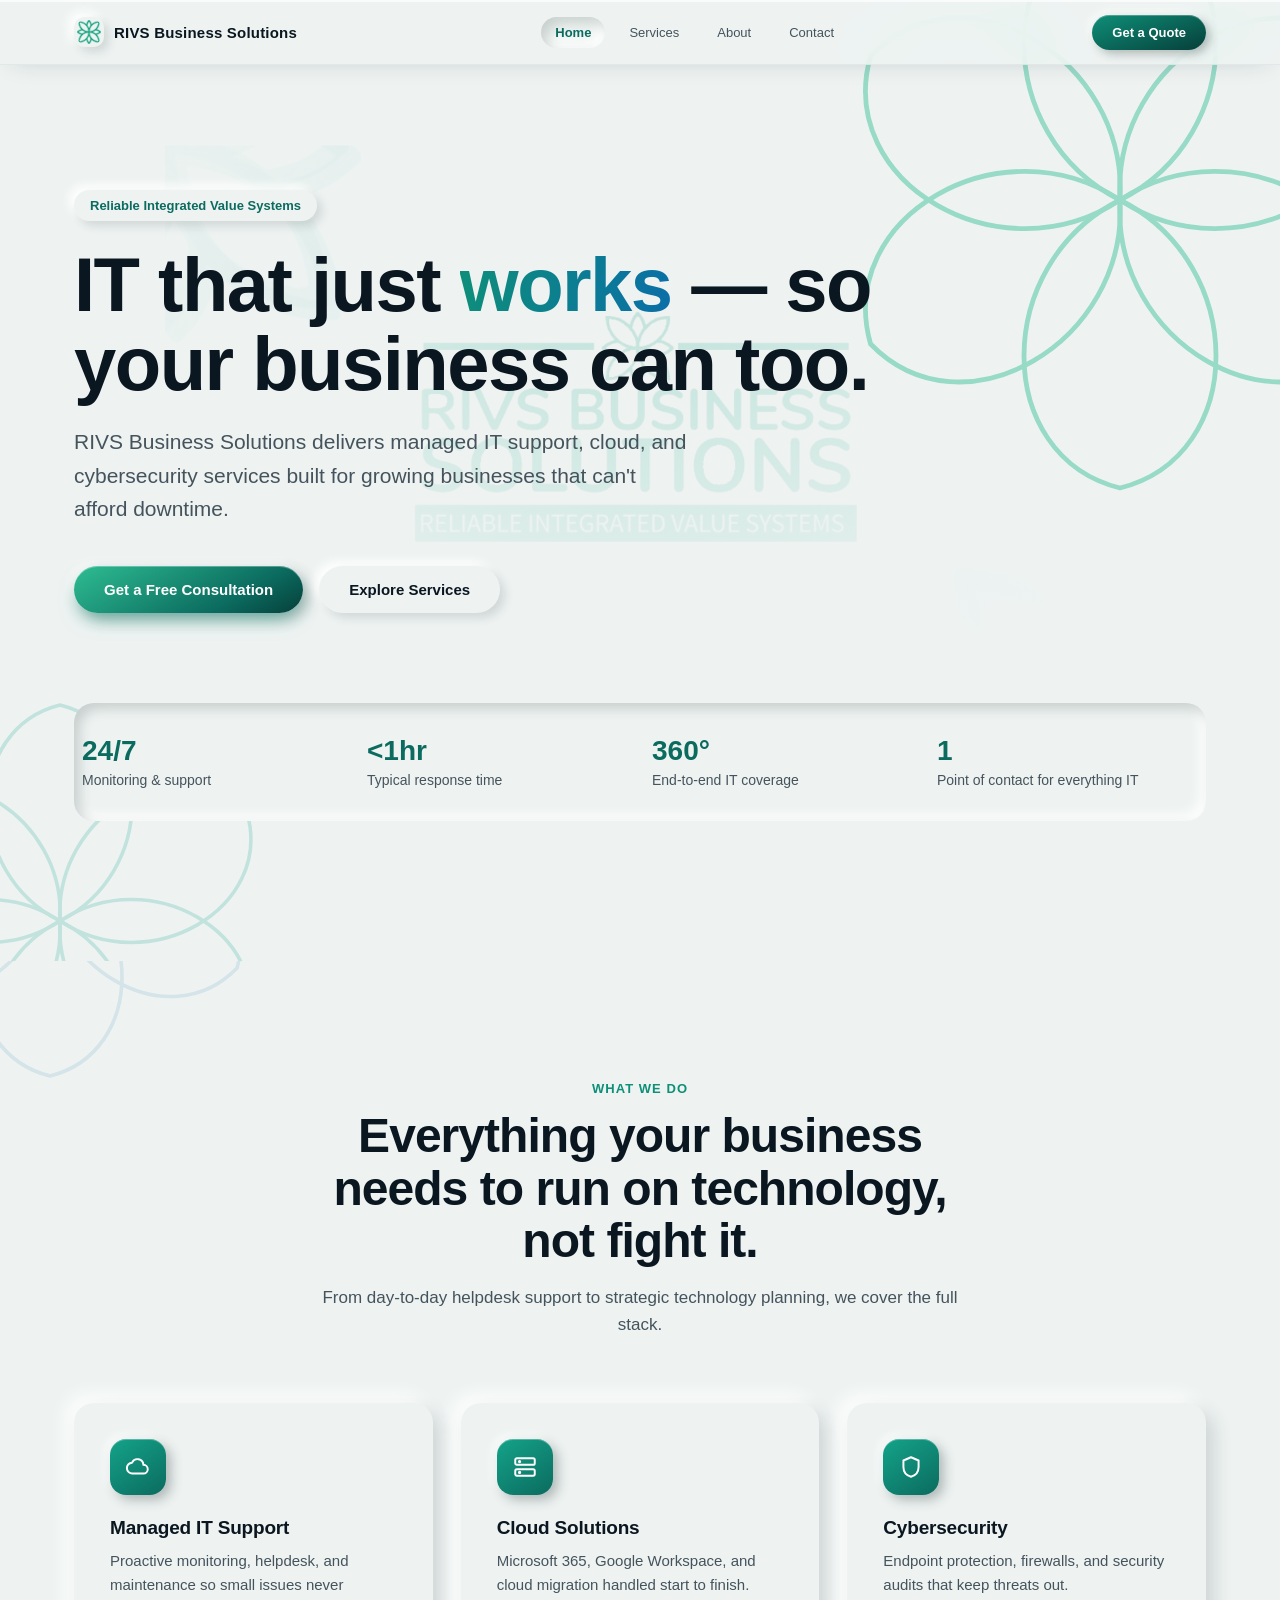
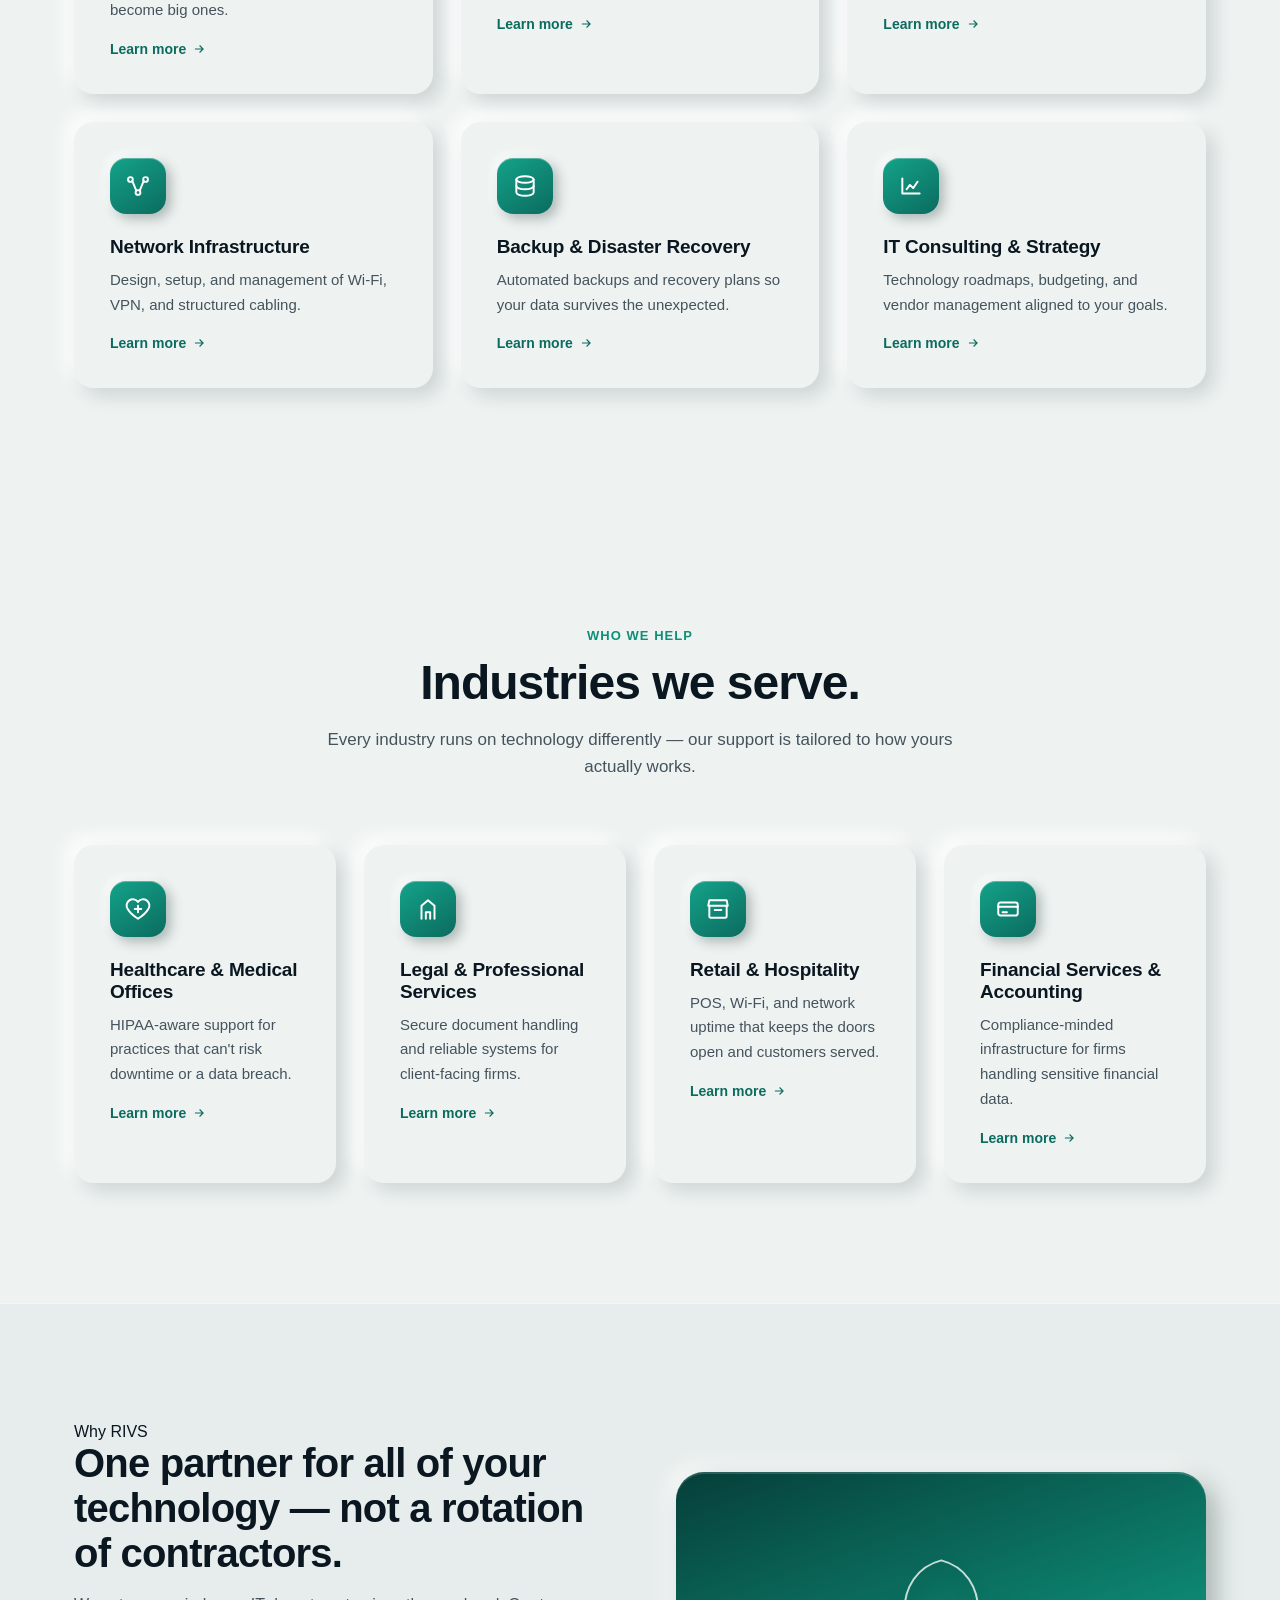
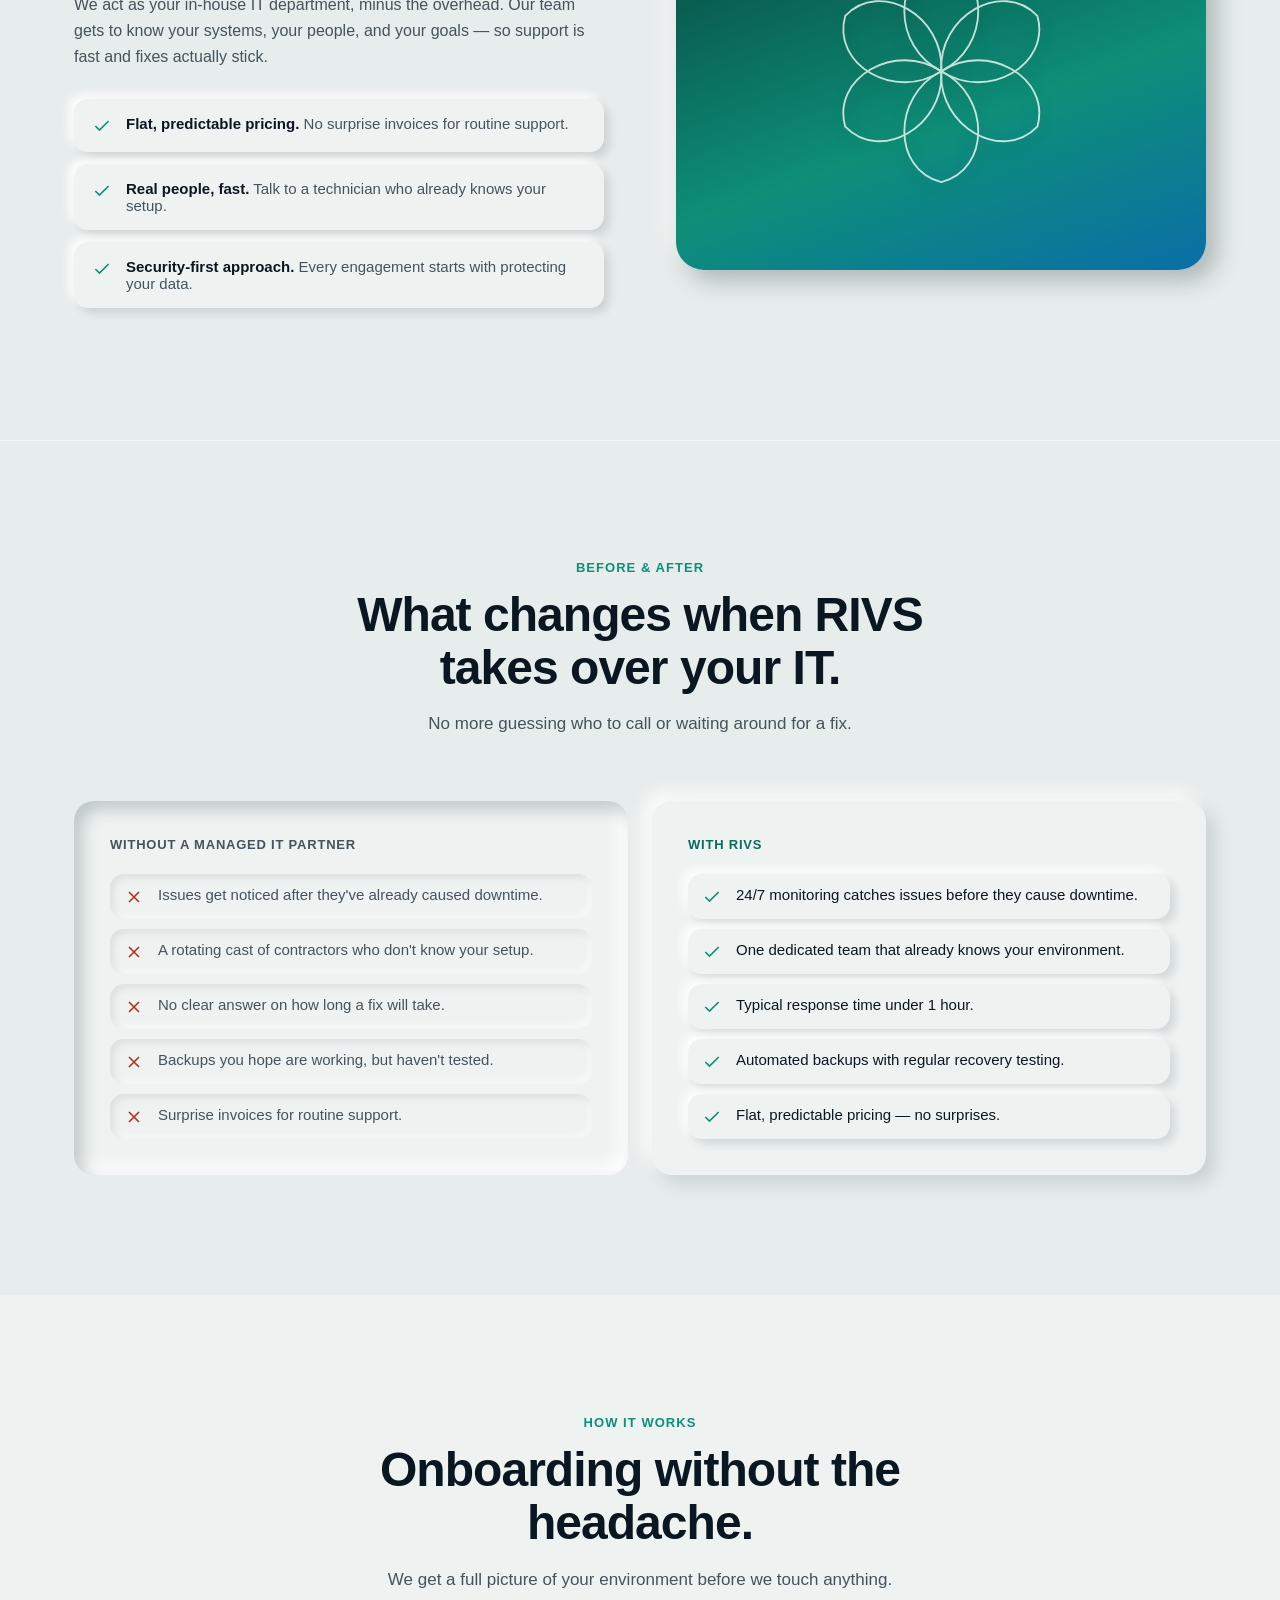
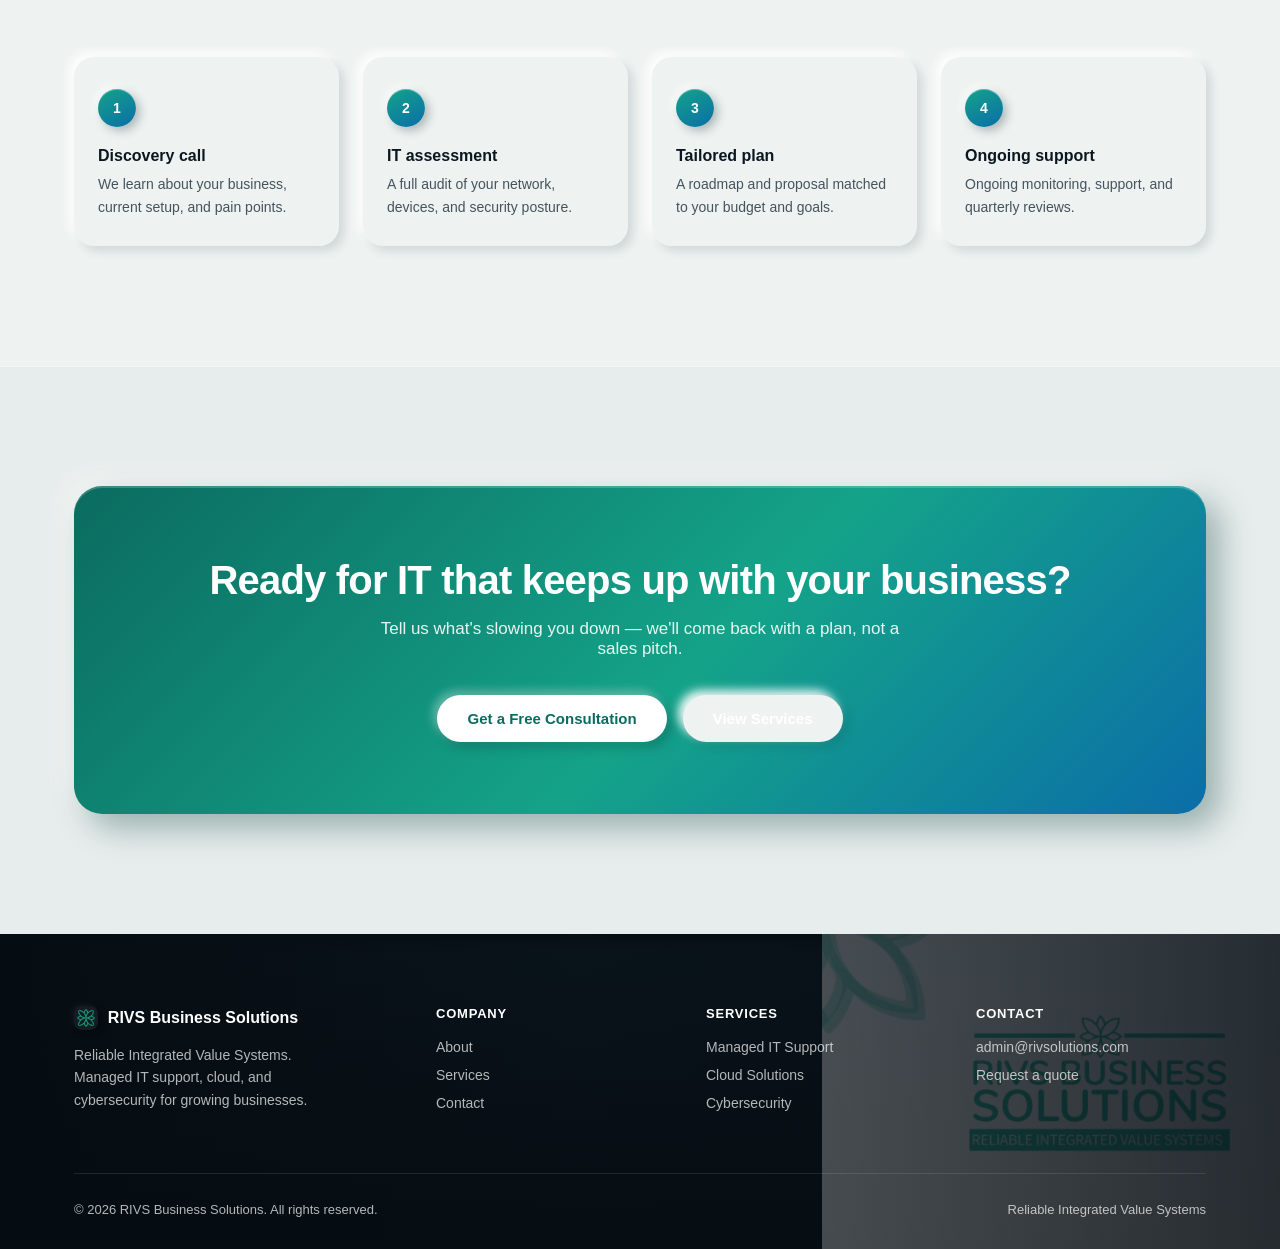
==== commit 0f1ff5f6: "Add looping logo animation to the footer on every page Reuses the existing dark-background logo anim" ====
--- a/index.html
+++ b/index.html
@@ -345,6 +345,10 @@
 </main>
 
 <footer class="footer">
+  <video class="footer__bg-video" autoplay muted loop playsinline poster="assets/brand-lockup.png">
+    <source src="assets/video/logo-animate-quote.mp4" type="video/mp4">
+  </video>
+  <div class="footer__bg-overlay"></div>
   <div class="container">
     <div class="footer__top">
       <div>
--- a/css/styles.css
+++ b/css/styles.css
@@ -44,6 +44,39 @@
   -webkit-font-smoothing: antialiased;
   text-rendering: optimizeLegibility;
   overflow-x: hidden;
+  position: relative;
+}
+
+/* Site-wide decorative petal motif — fixed so it reads top-to-bottom on every page */
+body::before,
+body::after {
+  content: "";
+  position: fixed;
+  z-index: -1;
+  pointer-events: none;
+  background-repeat: no-repeat;
+  background-size: contain;
+}
+body::before {
+  top: -140px;
+  right: -220px;
+  width: 640px;
+  height: 640px;
+  opacity: 0.3;
+  background-image: url("data:image/svg+xml,%3Csvg xmlns='http://www.w3.org/2000/svg' viewBox='0 0 200 200'%3E%3Cg fill='none' stroke='%2314a389' stroke-width='1.5' opacity='0.6'%3E%3Cpath transform='rotate(0 100 100)' d='M100,100 C60,80 60,20 100,10 C140,20 140,80 100,100 Z'/%3E%3Cpath transform='rotate(60 100 100)' d='M100,100 C60,80 60,20 100,10 C140,20 140,80 100,100 Z'/%3E%3Cpath transform='rotate(120 100 100)' d='M100,100 C60,80 60,20 100,10 C140,20 140,80 100,100 Z'/%3E%3Cpath transform='rotate(180 100 100)' d='M100,100 C60,80 60,20 100,10 C140,20 140,80 100,100 Z'/%3E%3Cpath transform='rotate(240 100 100)' d='M100,100 C60,80 60,20 100,10 C140,20 140,80 100,100 Z'/%3E%3Cpath transform='rotate(300 100 100)' d='M100,100 C60,80 60,20 100,10 C140,20 140,80 100,100 Z'/%3E%3C/g%3E%3C/svg%3E");
+}
+body::after {
+  bottom: -200px;
+  left: -190px;
+  width: 480px;
+  height: 480px;
+  opacity: 0.22;
+  background-image: url("data:image/svg+xml,%3Csvg xmlns='http://www.w3.org/2000/svg' viewBox='0 0 200 200'%3E%3Cg fill='none' stroke='%230a6ea8' stroke-width='1.5' opacity='0.5'%3E%3Cpath transform='rotate(0 100 100)' d='M100,100 C60,80 60,20 100,10 C140,20 140,80 100,100 Z'/%3E%3Cpath transform='rotate(60 100 100)' d='M100,100 C60,80 60,20 100,10 C140,20 140,80 100,100 Z'/%3E%3Cpath transform='rotate(120 100 100)' d='M100,100 C60,80 60,20 100,10 C140,20 140,80 100,100 Z'/%3E%3Cpath transform='rotate(180 100 100)' d='M100,100 C60,80 60,20 100,10 C140,20 140,80 100,100 Z'/%3E%3Cpath transform='rotate(240 100 100)' d='M100,100 C60,80 60,20 100,10 C140,20 140,80 100,100 Z'/%3E%3Cpath transform='rotate(300 100 100)' d='M100,100 C60,80 60,20 100,10 C140,20 140,80 100,100 Z'/%3E%3C/g%3E%3C/svg%3E");
+}
+
+@media (max-width: 680px) {
+  body::before { width: 380px; height: 380px; top: -90px; right: -140px; }
+  body::after { width: 300px; height: 300px; bottom: -120px; left: -110px; }
 }
 
 img { max-width: 100%; display: block; }
@@ -239,10 +272,10 @@
 }
 
 .hero__bg-video--dark {
-  width: min(620px, 80%);
-  opacity: 0.5;
-  mix-blend-mode: screen;
-  filter: saturate(1.15) brightness(1.05);
+  width: min(720px, 92%);
+  opacity: 0.9;
+  mix-blend-mode: lighten;
+  filter: saturate(1.3) brightness(1.1) contrast(1.05);
 }
 
 .page-hero .hero__bg-video { top: 52%; }
@@ -581,10 +614,34 @@
 
 /* ---------- Footer ---------- */
 .footer {
+  position: relative;
+  isolation: isolate;
+  overflow: hidden;
   background: linear-gradient(180deg, var(--ink), #060d12);
   color: rgba(255,255,255,0.7);
   padding: 72px 0 32px;
   box-shadow: inset 0 6px 16px rgba(0,0,0,0.4);
+}
+.footer__bg-video {
+  position: absolute;
+  top: 50%; right: -8%;
+  width: min(560px, 60%);
+  transform: translateY(-50%);
+  object-fit: contain;
+  z-index: -2;
+  opacity: 0.5;
+  mix-blend-mode: screen;
+  filter: saturate(1.2);
+  pointer-events: none;
+}
+.footer__bg-overlay {
+  position: absolute;
+  inset: 0;
+  z-index: -1;
+  background: linear-gradient(90deg, #060d12 0%, rgba(6, 13, 18, 0.35) 45%, rgba(6, 13, 18, 0.75) 100%);
+}
+@media (max-width: 680px) {
+  .footer__bg-video { width: 80%; right: -10%; opacity: 0.35; }
 }
 .footer__top {
   display: grid;
